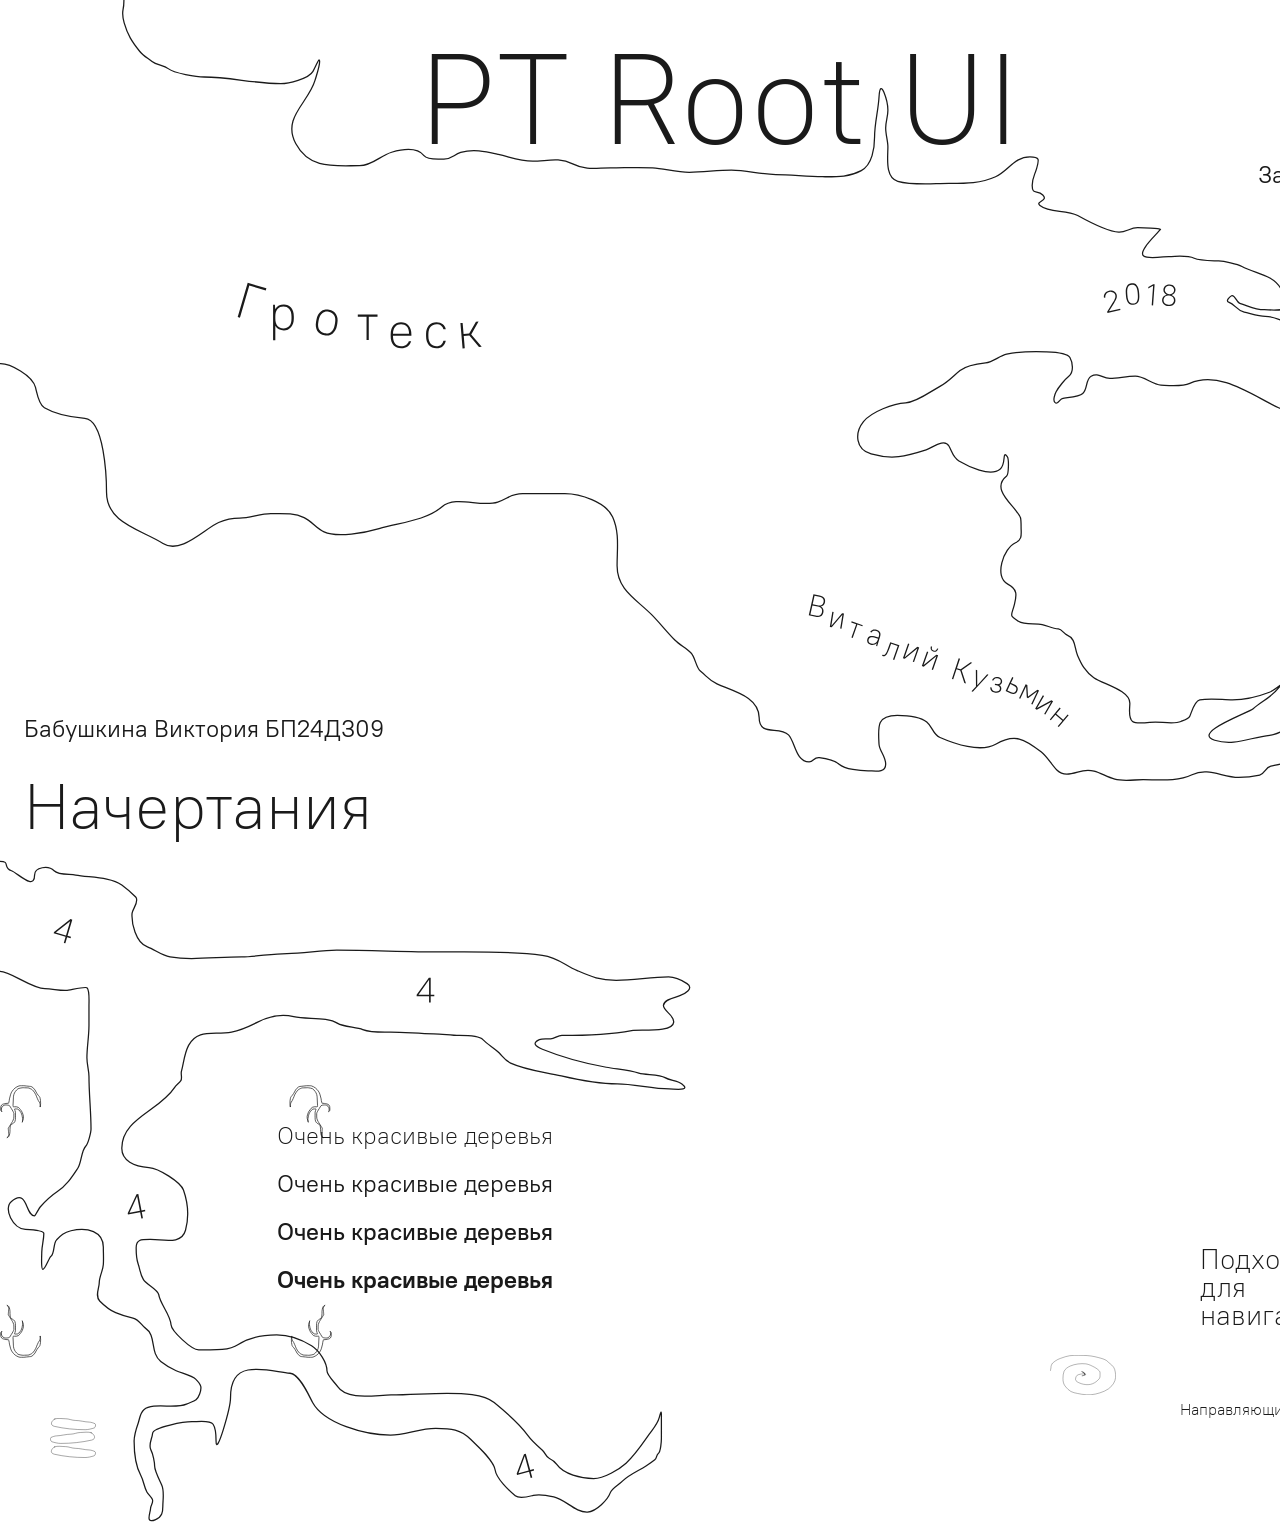
==== index.html @ 706825ed "com" ====
<!DOCTYPE html>
<html lang="en">
<head>
    <meta charset="UTF-8">
    <meta name="viewport" content="width=device-width, initial-scale=1.0">
    <title>Document</title>
    <link rel="stylesheet" href="./css/style.css">
</head>
<body>
 
    <div class="container">


<div class="fstr"> 
    <img class="f_img" src="./img/корень 1 АП.svg" alt="">
    <h1> PT Root UI </h1>
    <h3 class="zd"> Зародина Дарья </h2>
    <h3 class="vb"> Бабушкина Виктория БП24ДЗ09</h2>
</div>

<div class="scnd">
 <div class="f_half">
    <h2 class="nach">Начертания</h2>
    <img class="s_img" src="./img/Group 16.svg" alt="">
</div>
    <div class="text_nach">
    <p class="light">Очень красивые деревья</p>
    <p class="reg">Очень красивые деревья</p>
    <p class="med">Очень красивые деревья</p>
    <p class="bold">Очень красивые деревья</p>
</div>

<div class="s_half">
    <img class="t_img" src="./img/Group 17.svg" alt="">
    <h4 class="navig">Подходит для навигации</h4>
    <div>
     <img class="nap_img" src="./img/Vector 19.svg" alt="">
      <p class="nap">Направляющие</p>
    </div>
    <div>
    <img class="raz_img" src="./img/Group 15.svg" alt="">
    <p class="raz">Разворот бургера</p>
    </div>
</div>
</div>


</div>

</body>
</html>
---- css/style.css ----
@import "./reset.css"; /* путь до сброса */
@import "./fonts.css"; /* путь до шрифта */
@import "./cont.css"; /* путь до цвета и характеристик */
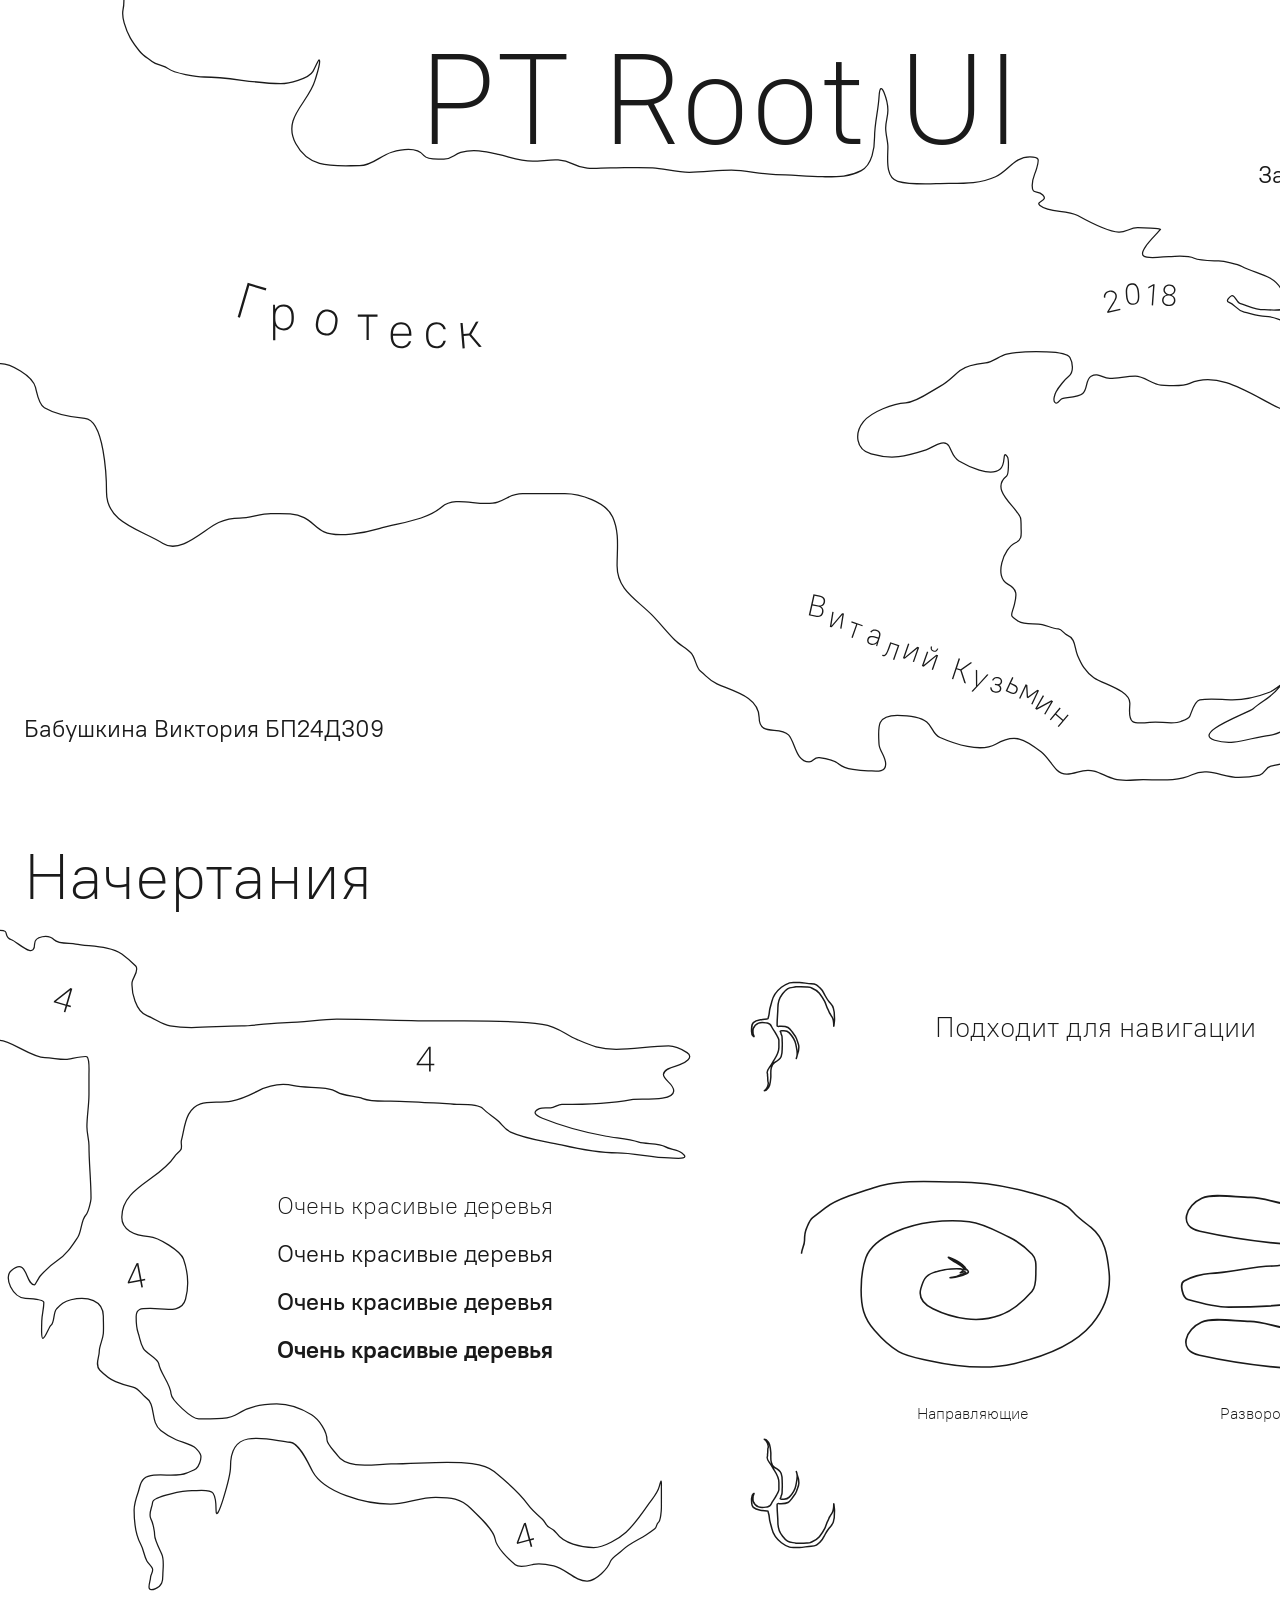
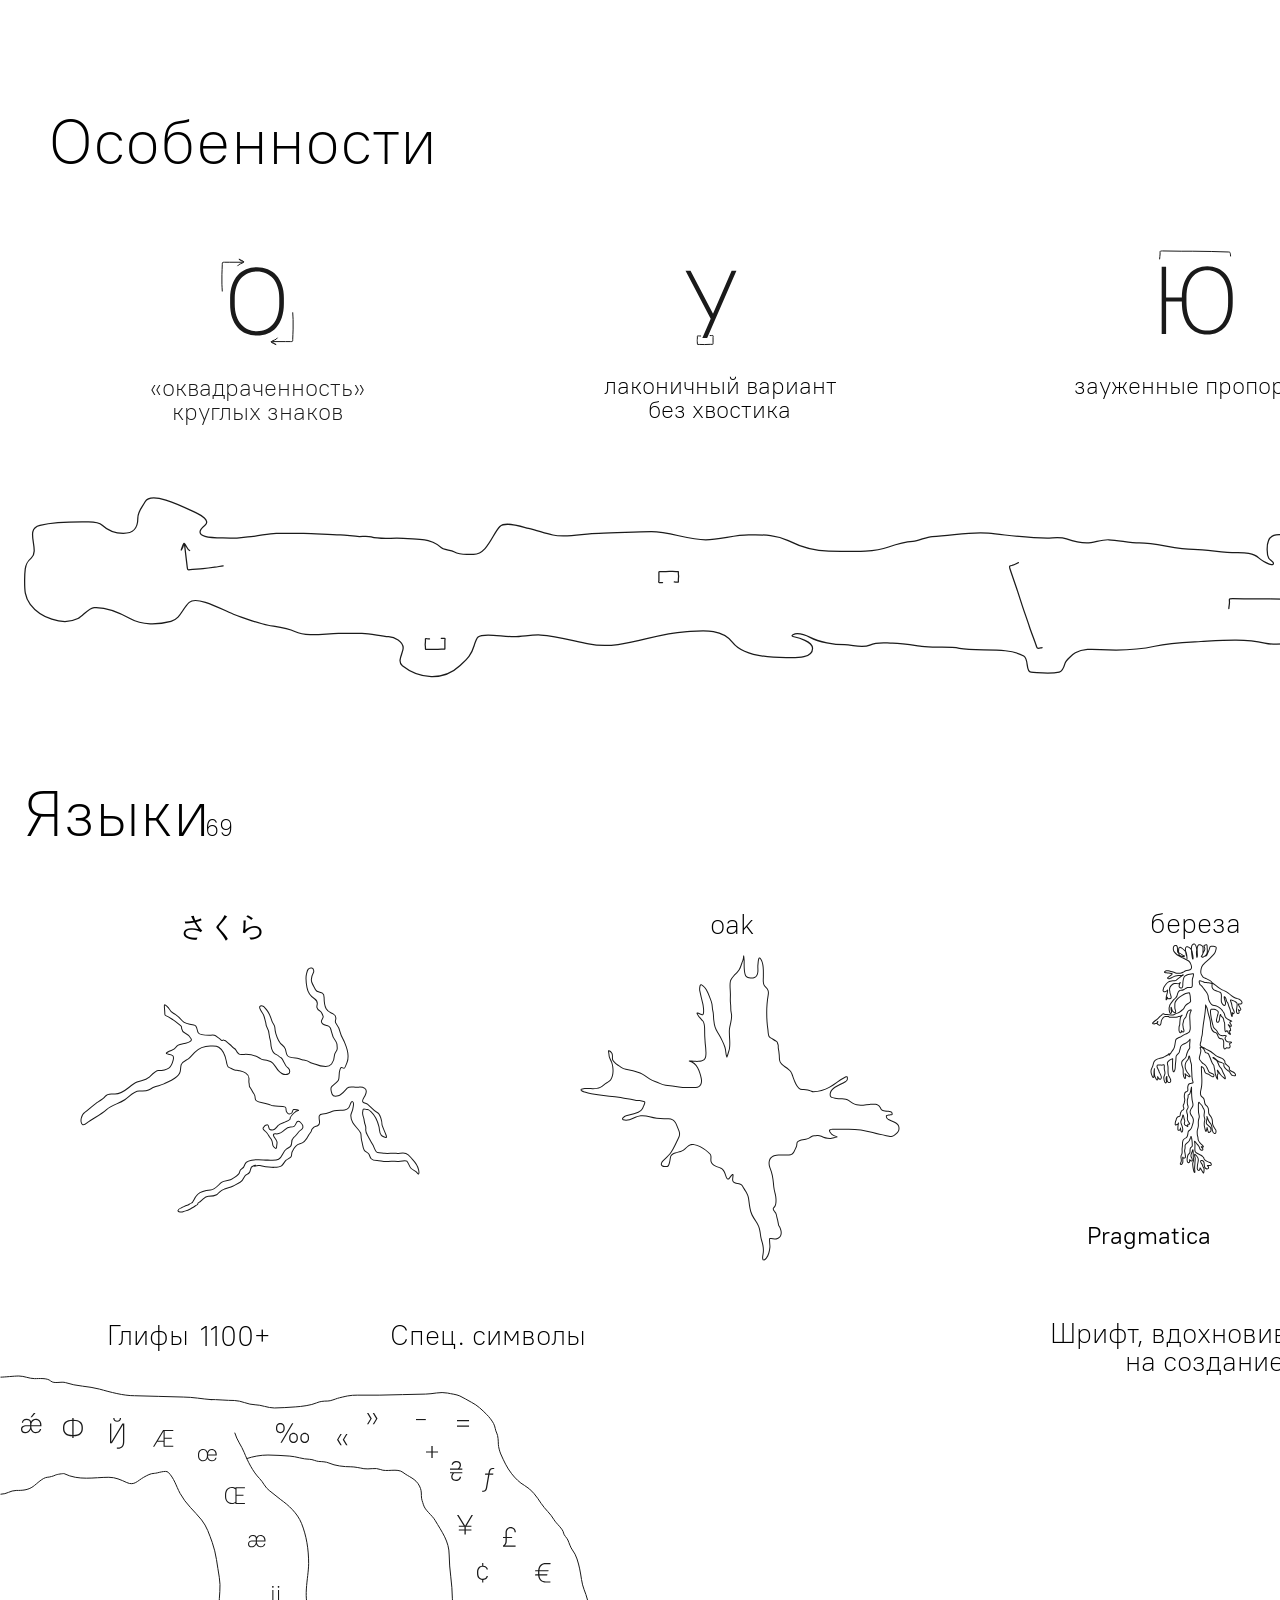
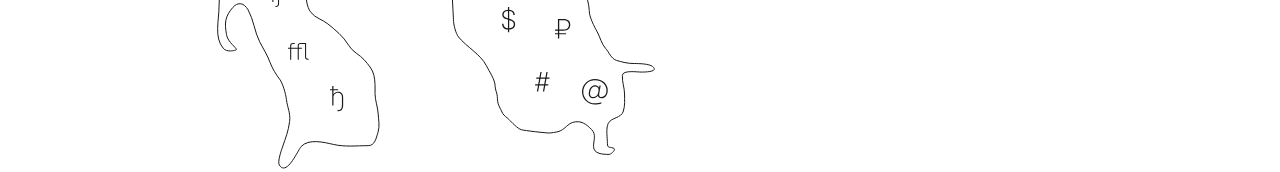
==== commit 9ddb8794: "comm" ====
--- a/index.html
+++ b/index.html
@@ -33,17 +33,62 @@
 <div class="s_half">
     <img class="t_img" src="./img/Group 17.svg" alt="">
     <h4 class="navig">Подходит для навигации</h4>
-    <div>
+    <div class="f_nap">
      <img class="nap_img" src="./img/Vector 19.svg" alt="">
       <p class="nap">Направляющие</p>
     </div>
-    <div>
+    <div class="f_raz">
     <img class="raz_img" src="./img/Group 15.svg" alt="">
     <p class="raz">Разворот бургера</p>
     </div>
 </div>
 </div>
 
+<div class="features">
+    <h2 class="osob">Особенности</h2>
+    <div class="f_kvadro">
+        <img class="img_kvadro" src="./img/Group 9.svg" alt="">
+        <p class="text_kvadro">«оквадраченность»</p> <p class="serk">круглых знаков</p>
+    </div>
+    <div class="f_lack">
+        <img class="img_lack" src="./img/Group 8.svg" alt="">
+        <p class="text_lack">лаконичный вариант</p> <p class="hvost">без хвостика</p>
+    </div>
+    <div class="f_prop">
+        <img class="img_prop" src="./img/Group 7.svg" alt="">
+        <p class="text_prop">зауженные пропорции</p>
+    </div>
+    <div class="f_kor">
+        <img class="img_kor" src="./img/Корень ос АП.svg" alt="">
+    </div>
+</div>
+
+<div class="language">
+    <h2 class="text_language_1">Языки</h2> <p class="text_language_2">69</p>
+    <div class="jap">
+        <h3 class="text_jap">さくら</h3>
+        <img class="img_jap" src="./img/сакура.svg" alt="">
+    </div>
+    <div class="amerika">
+        <h3 class="text_amerika">oak</h3>
+        <img class="img_amerika" src="./img/дуб.svg" alt="">
+    </div>
+    <div class="russia">
+        <h3 class="text_russia">береза</h3>
+        <img class="img_russia" src="./img/береза.svg" alt="">
+    </div>
+</div>
+
+<div class="Glif">
+    <h3 class="text_glif">Глифы</h3> <p class="text_1100">1100+</p> <h3 class="text_spec">Спец. символы</h3> <h3 class="text_font1">Шрифт, вдохновивший</h3> <p class="text_font2">на создание</p>
+    <div class="glif_spec">
+        <img class="img_glif_spec" src="./img/глифы и спец симфолы.svg" alt="">
+    </div>
+    <div class="font">
+        <img class="img_font" src="./img/вдохновивший.svg" alt="">
+        <p class="text_font">Pragmatica</p>
+    </div>
+</div>
 
 </div>
 
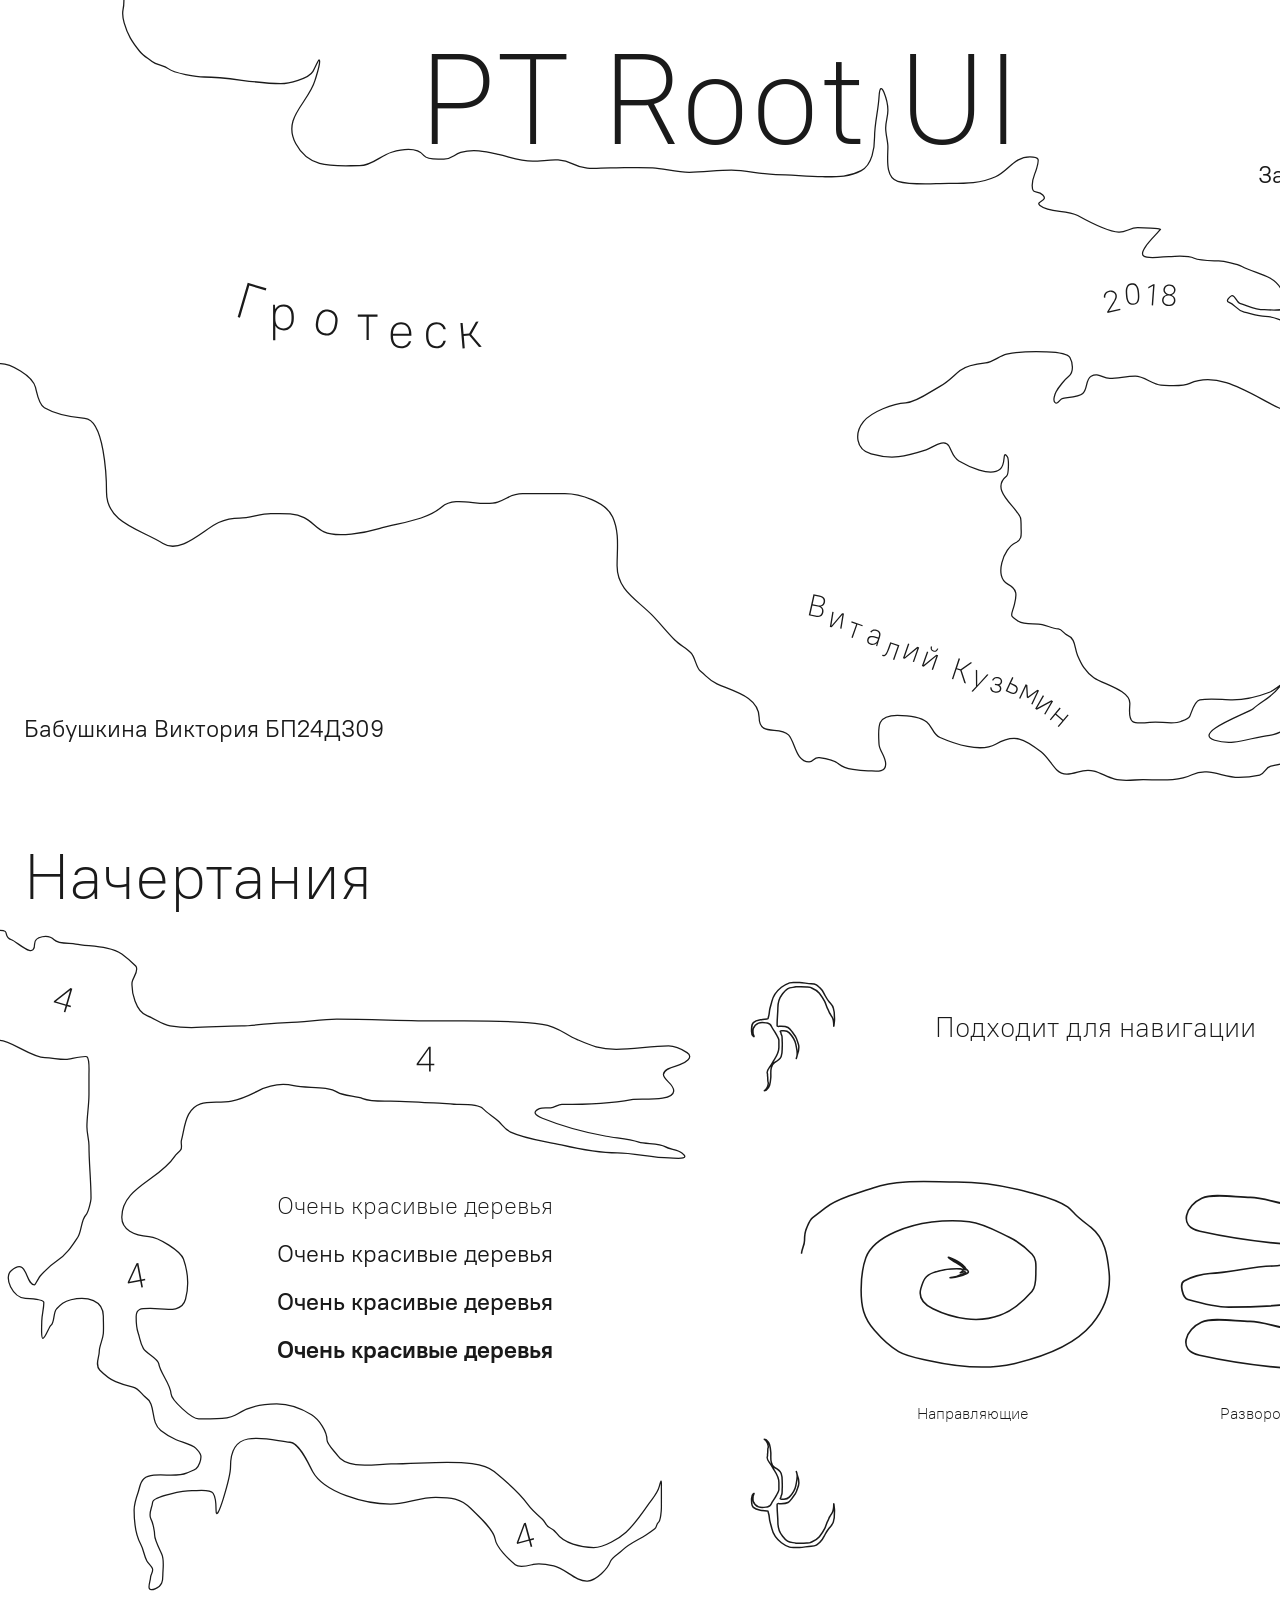
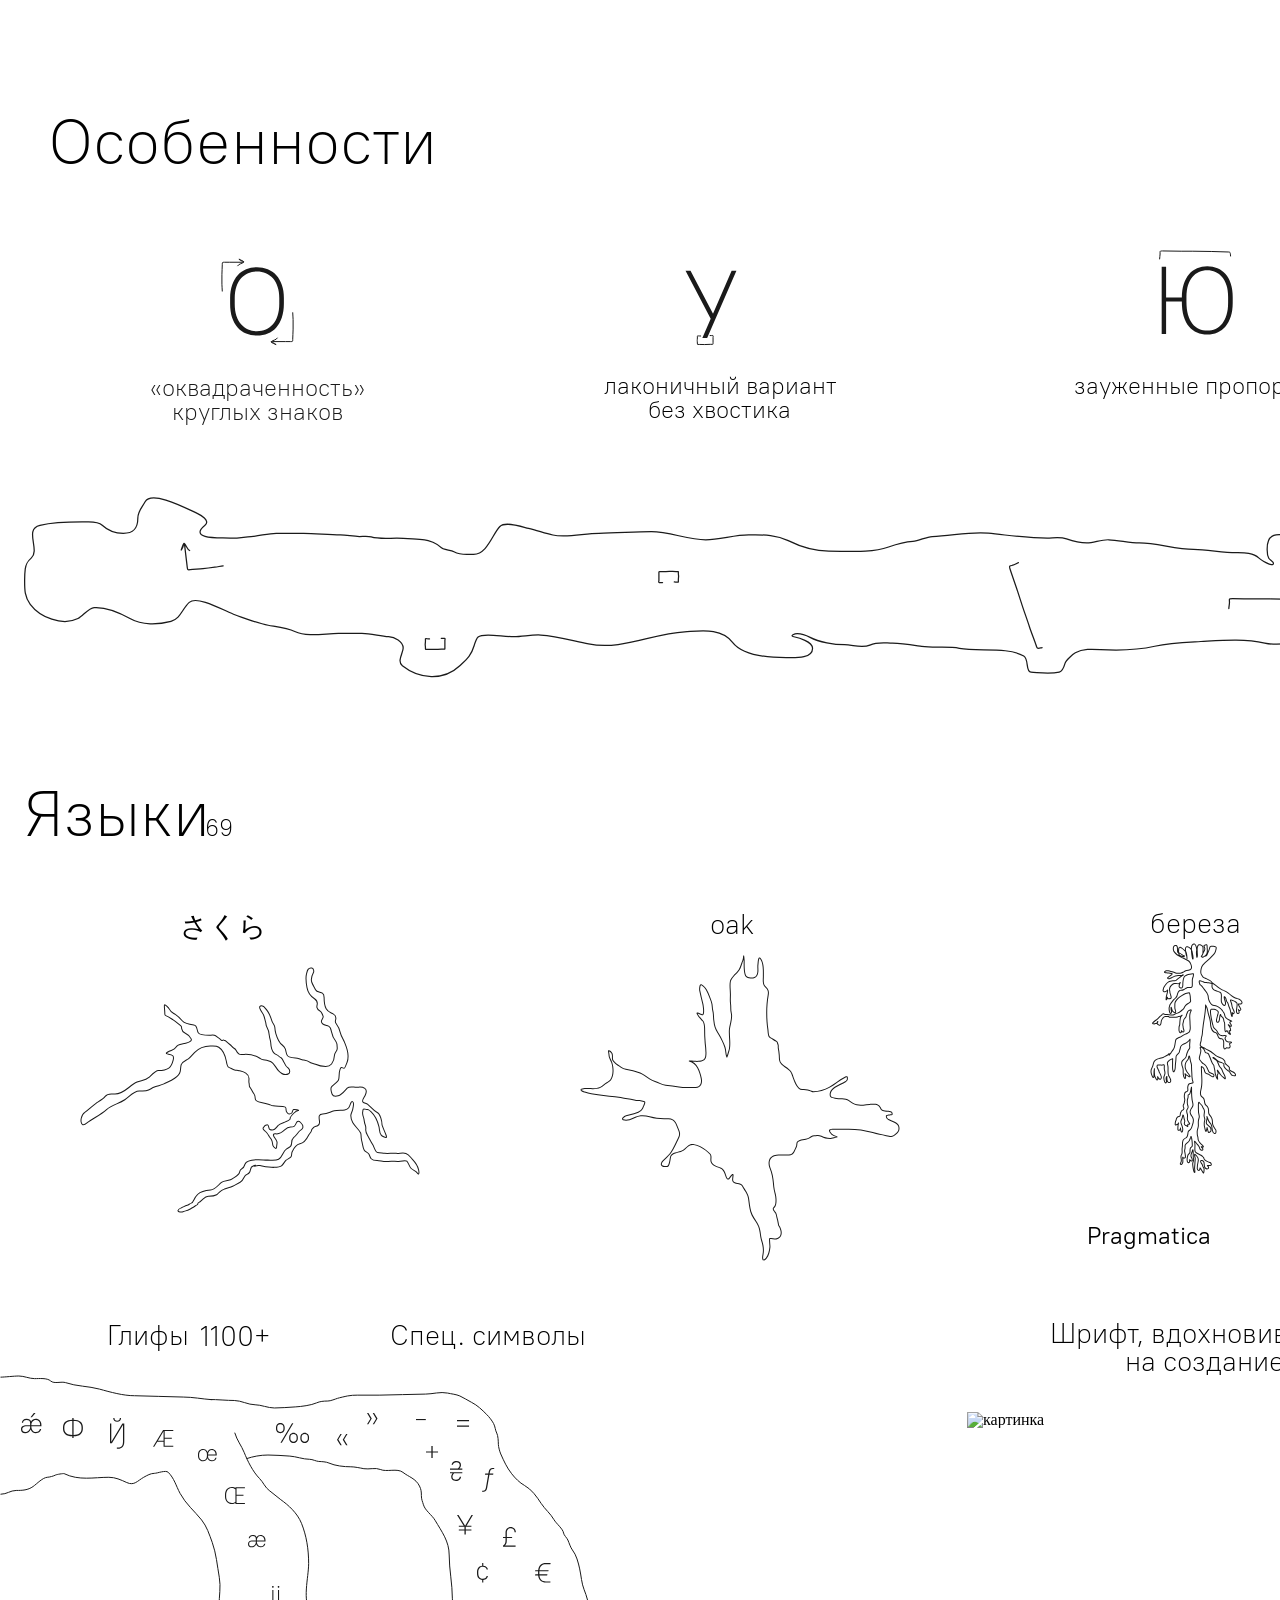
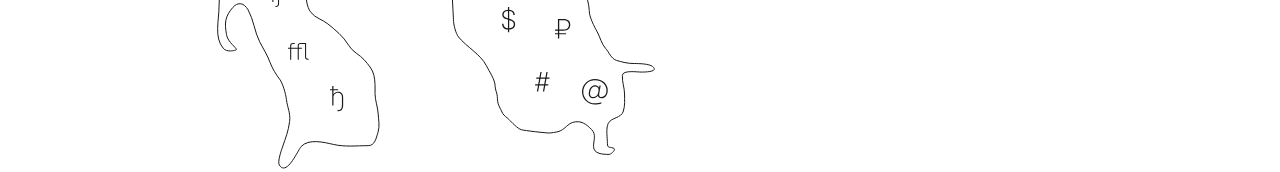
==== commit 73ba0dbe: "com" ====
--- a/index.html
+++ b/index.html
@@ -85,7 +85,7 @@
         <img class="img_glif_spec" src="./img/глифы и спец симфолы.svg" alt="">
     </div>
     <div class="font">
-        <img class="img_font" src="./img/вдохновивший.svg" alt="">
+        <img class="img_font" src="./img/вдохновивший.svg" alt="картинка">
         <p class="text_font">Pragmatica</p>
     </div>
 </div>
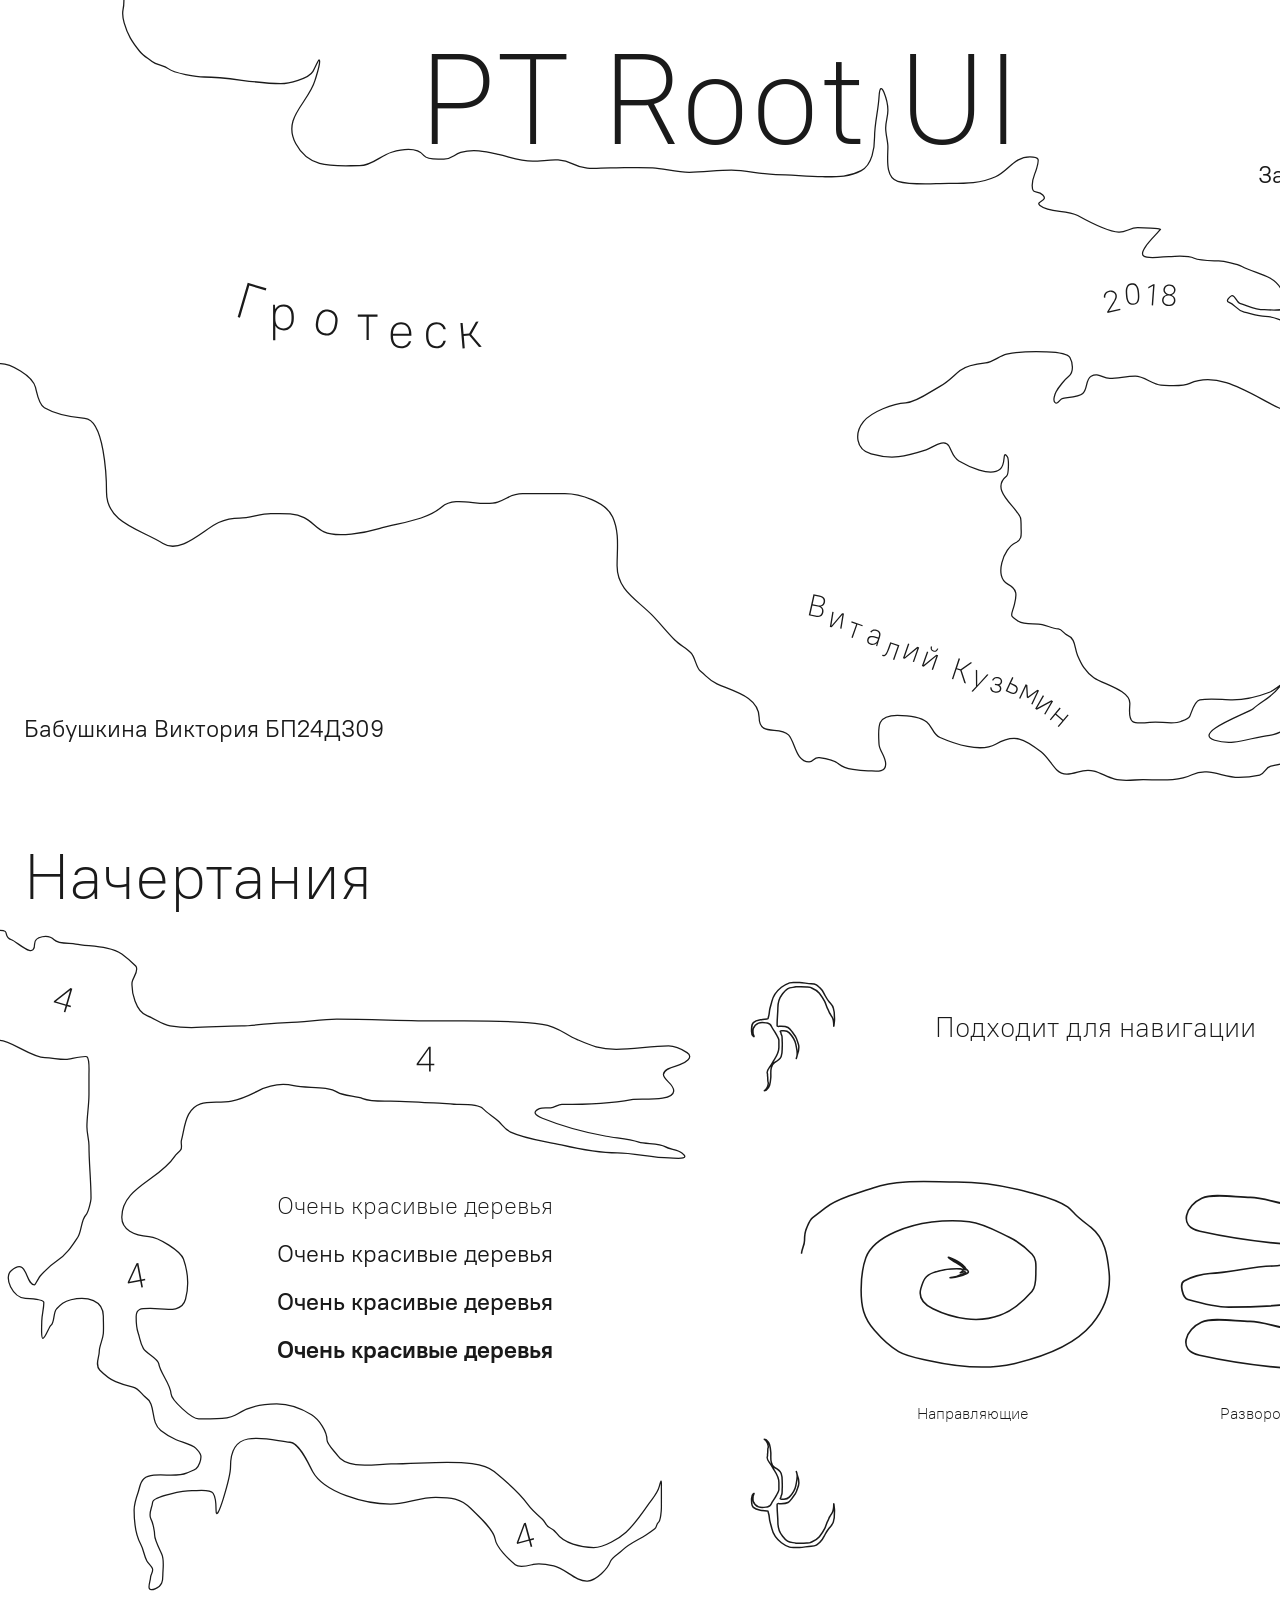
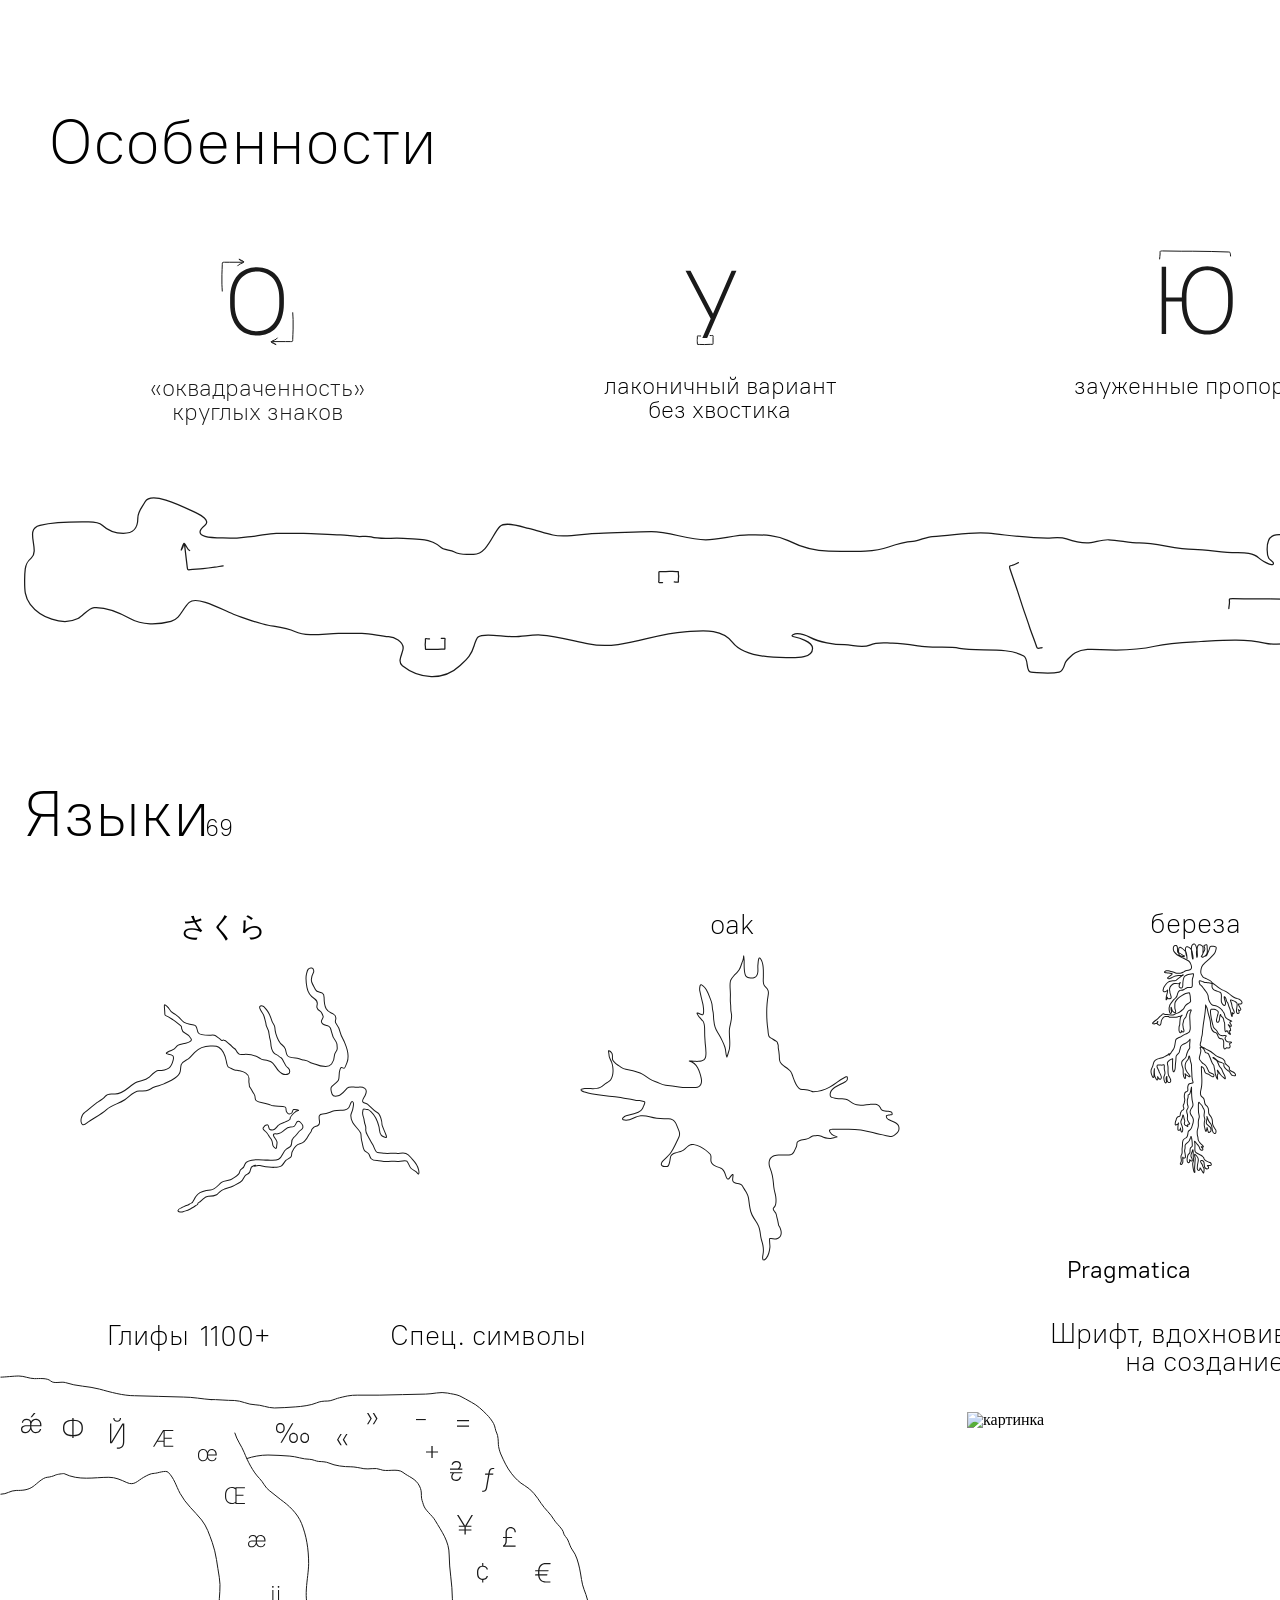
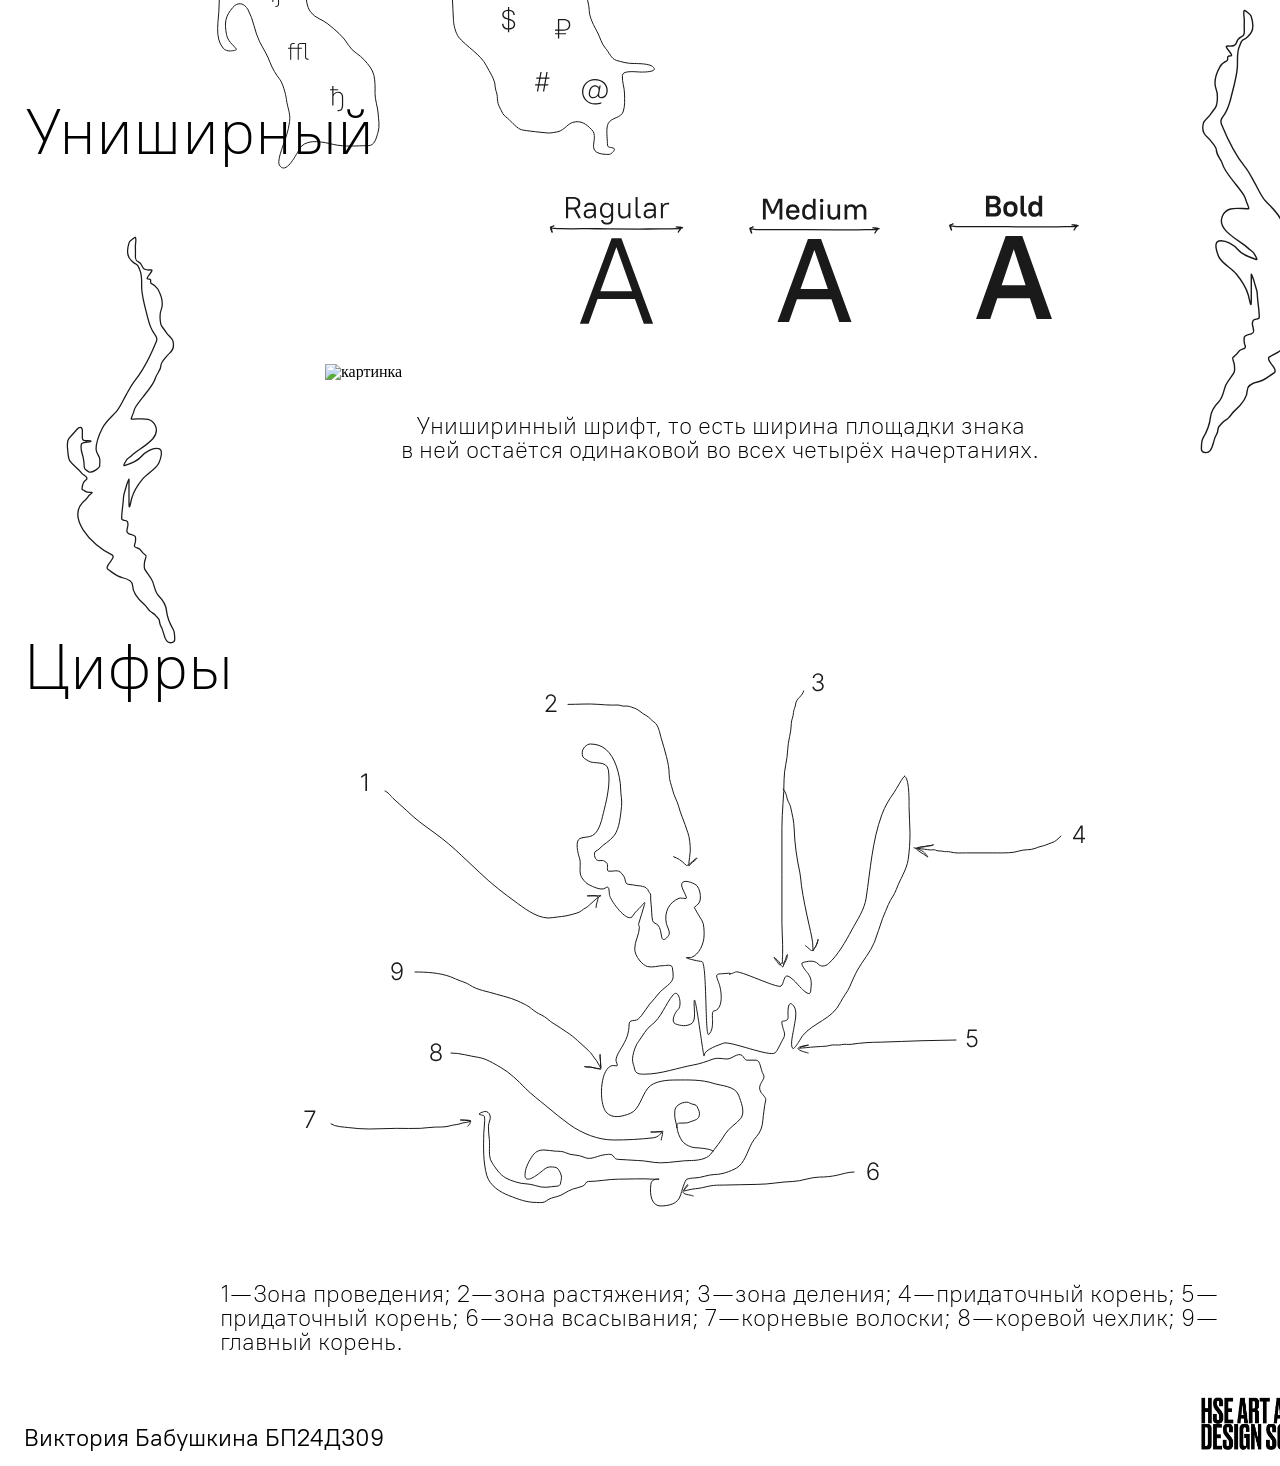
==== commit 576b0e06: "COM" ====
--- a/index.html
+++ b/index.html
@@ -90,6 +90,56 @@
     </div>
 </div>
 
+<div class="uni">
+    <h2 class="text_uni">Униширный</h2>
+    <div class="r_ang">
+        <img class="img_r_ang" src="./img/1 анг.svg" alt="картинка">
+    </div>
+ <div class="vse_uni">
+    <div class="sh_light">
+        <img class="img_light" src="./img/лайт.svg" alt="картинка">
+    </div>
+    <div class="sh_reg">
+        <img class="img_reg" src="./img/рег.svg" alt="картинка">
+    </div>
+    <div class="sh_med">
+        <img class="img_med" src="./img/медиум.svg" alt="картинка">
+    </div>
+    <div class="sh_bold">
+        <img class="img_bold" src="./img/болд.svg" alt="картинка">
+    </div>
+</div>
+    <div class="l_ang">
+        <img class="img_l_ang" src="./img/2 анг.svg" alt="картинка">
+    </div>
+    <div class="text_ouni">
+        <p class="text_ouni1">Униширинный шрифт, то есть ширина площадки знака </p> 
+        <p class="text_ouni2">в ней остаётся одинаковой во всех четырёх начертаниях. </p>
+    </div>
+</div>
+
+<div class="nambers">
+    <h2 class="text_nambers">Цифры</h2>
+    <div class="F_img_nambers">
+        <img class="img_nambers" src="./img/Цифры.svg" alt="картинка">
+    </div>
+    <div class="text_p_nambers">
+        <p class="text_nambers2">
+            1—Зона проведения; 2—зона растяжения; 3—зона деления; 4—придаточный корень; 5—</p>
+            <p class="text_nambers3">придаточный корень; 6—зона всасывания; 7—корневые волоски; 8—коревой чехлик; 9—</p>
+            <p class="text_nambers4">главный корень.</p>
+    </div>
+</div>
+
+<div class="text_vika">
+    <p class="vika">Виктория Бабушкина БП24ДЗ09</p>
+</div>
+
+ <div class="Logo"> 
+    <img class="img_logo" src="./img/logo ВШЭ ч.png" alt="ВШЭ">
+ </div>
+
+
 </div>
 
 </body>
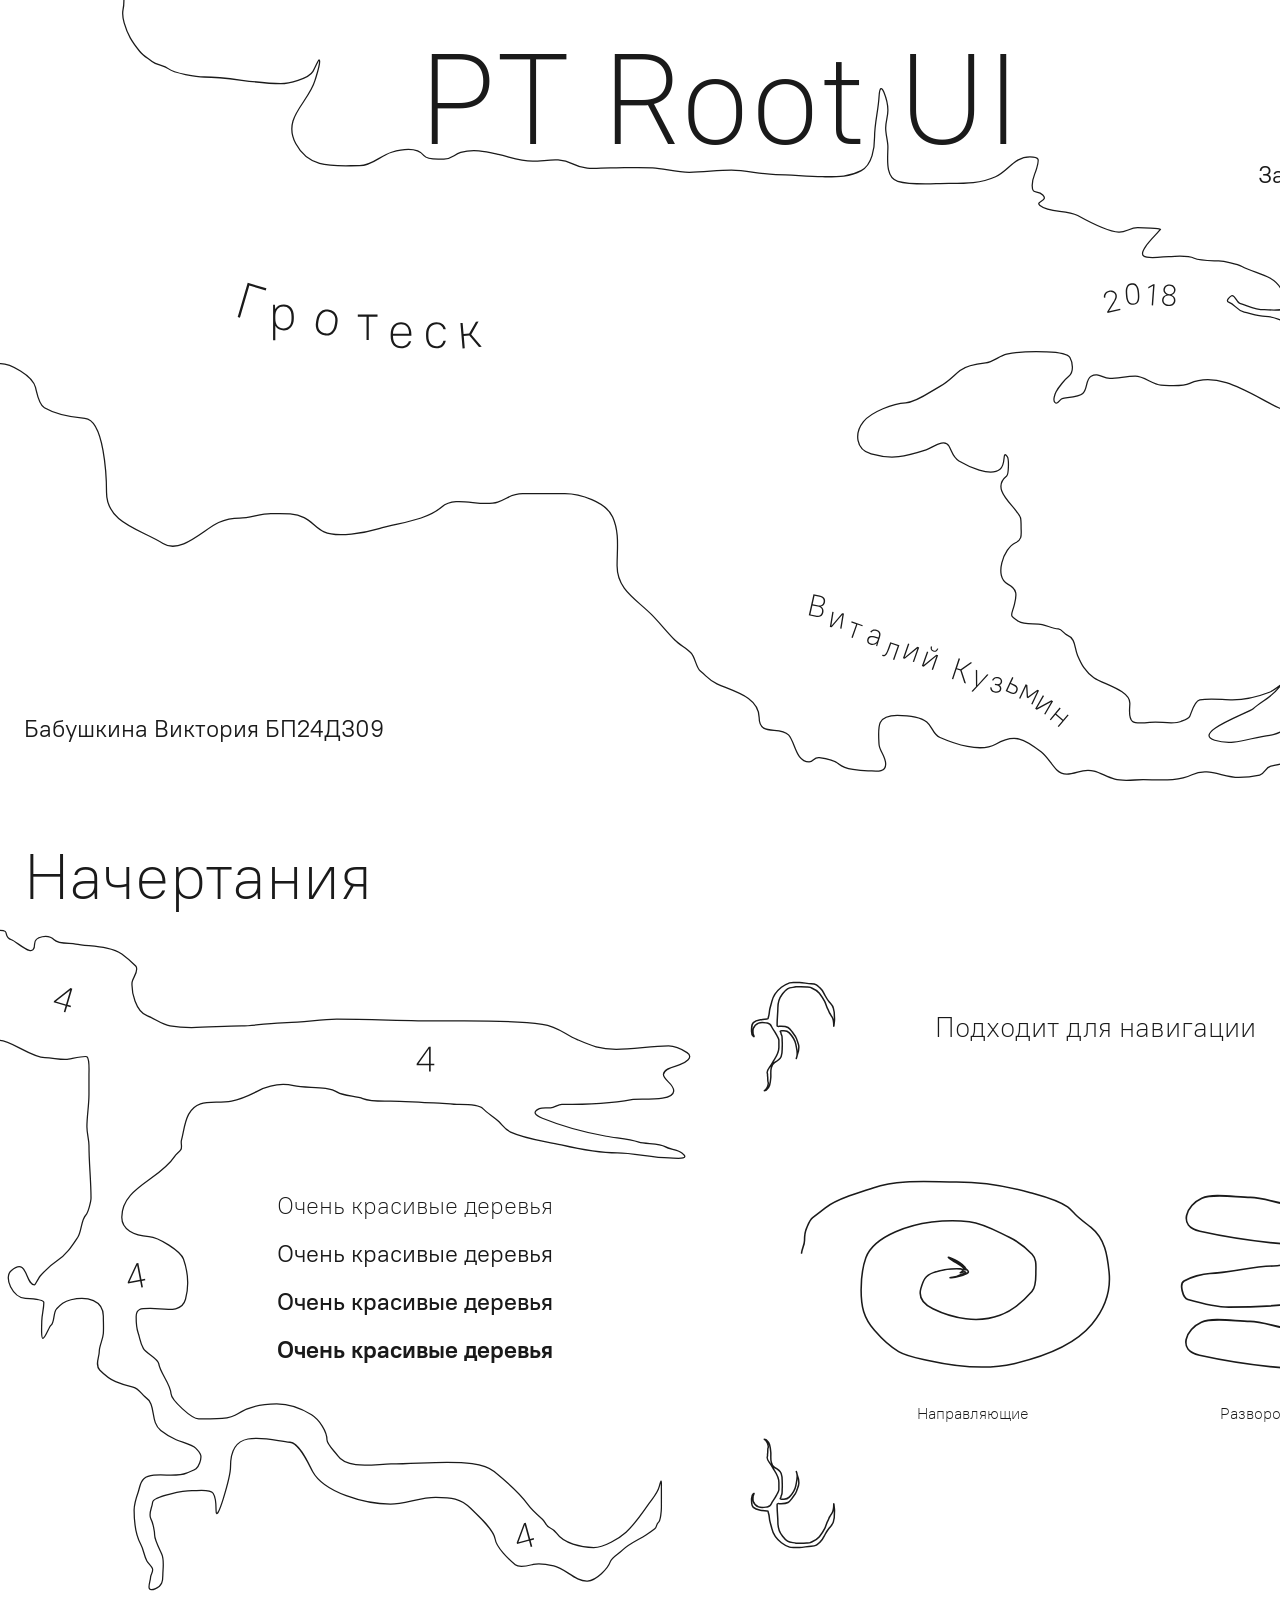
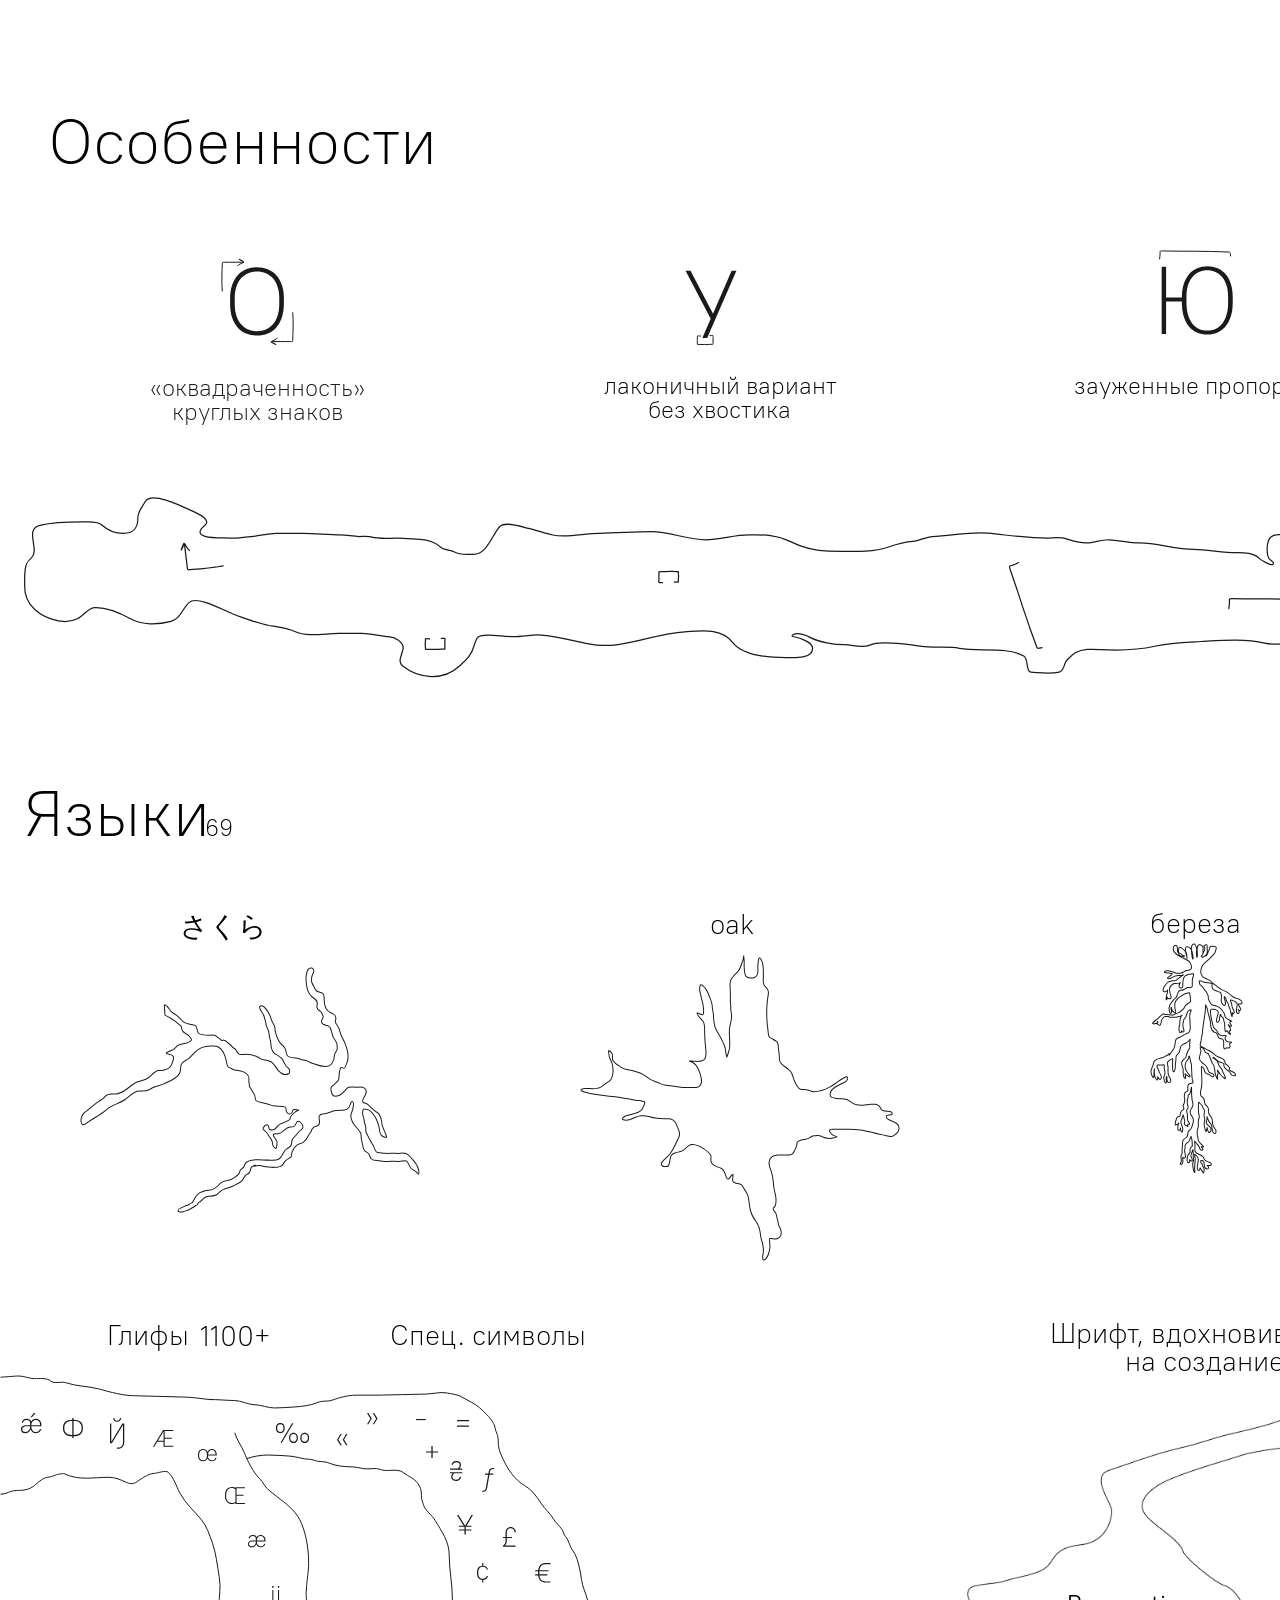
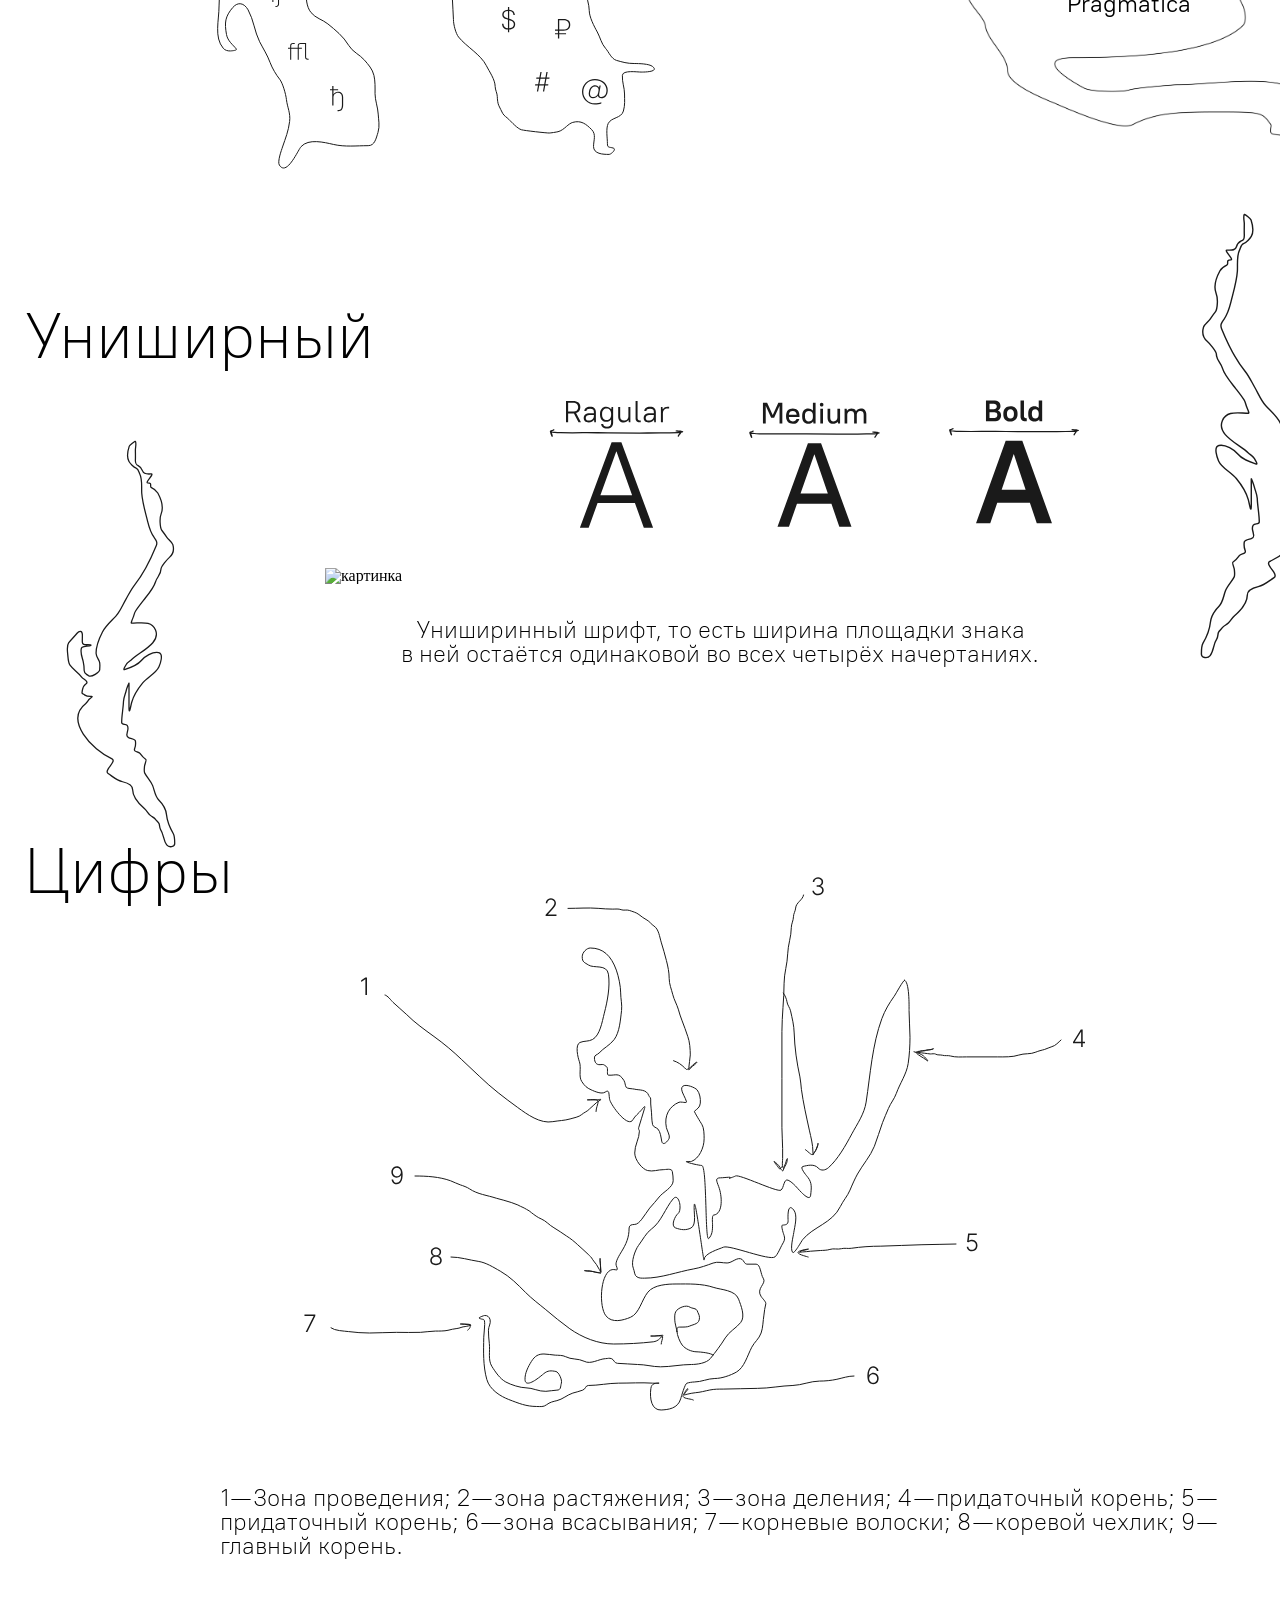
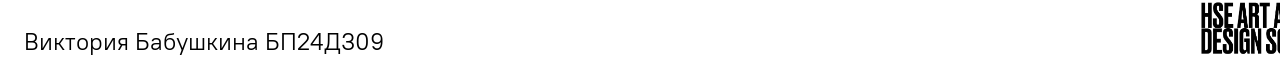
==== commit 9f1ee9ff: "с" ====
--- a/index.html
+++ b/index.html
@@ -85,7 +85,7 @@
         <img class="img_glif_spec" src="./img/глифы и спец симфолы.svg" alt="">
     </div>
     <div class="font">
-        <img class="img_font" src="./img/вдохновивший.svg" alt="картинка">
+        <img class="img_font" src="./img/проб корень.png" alt="картинка">
         <p class="text_font">Pragmatica</p>
     </div>
 </div>
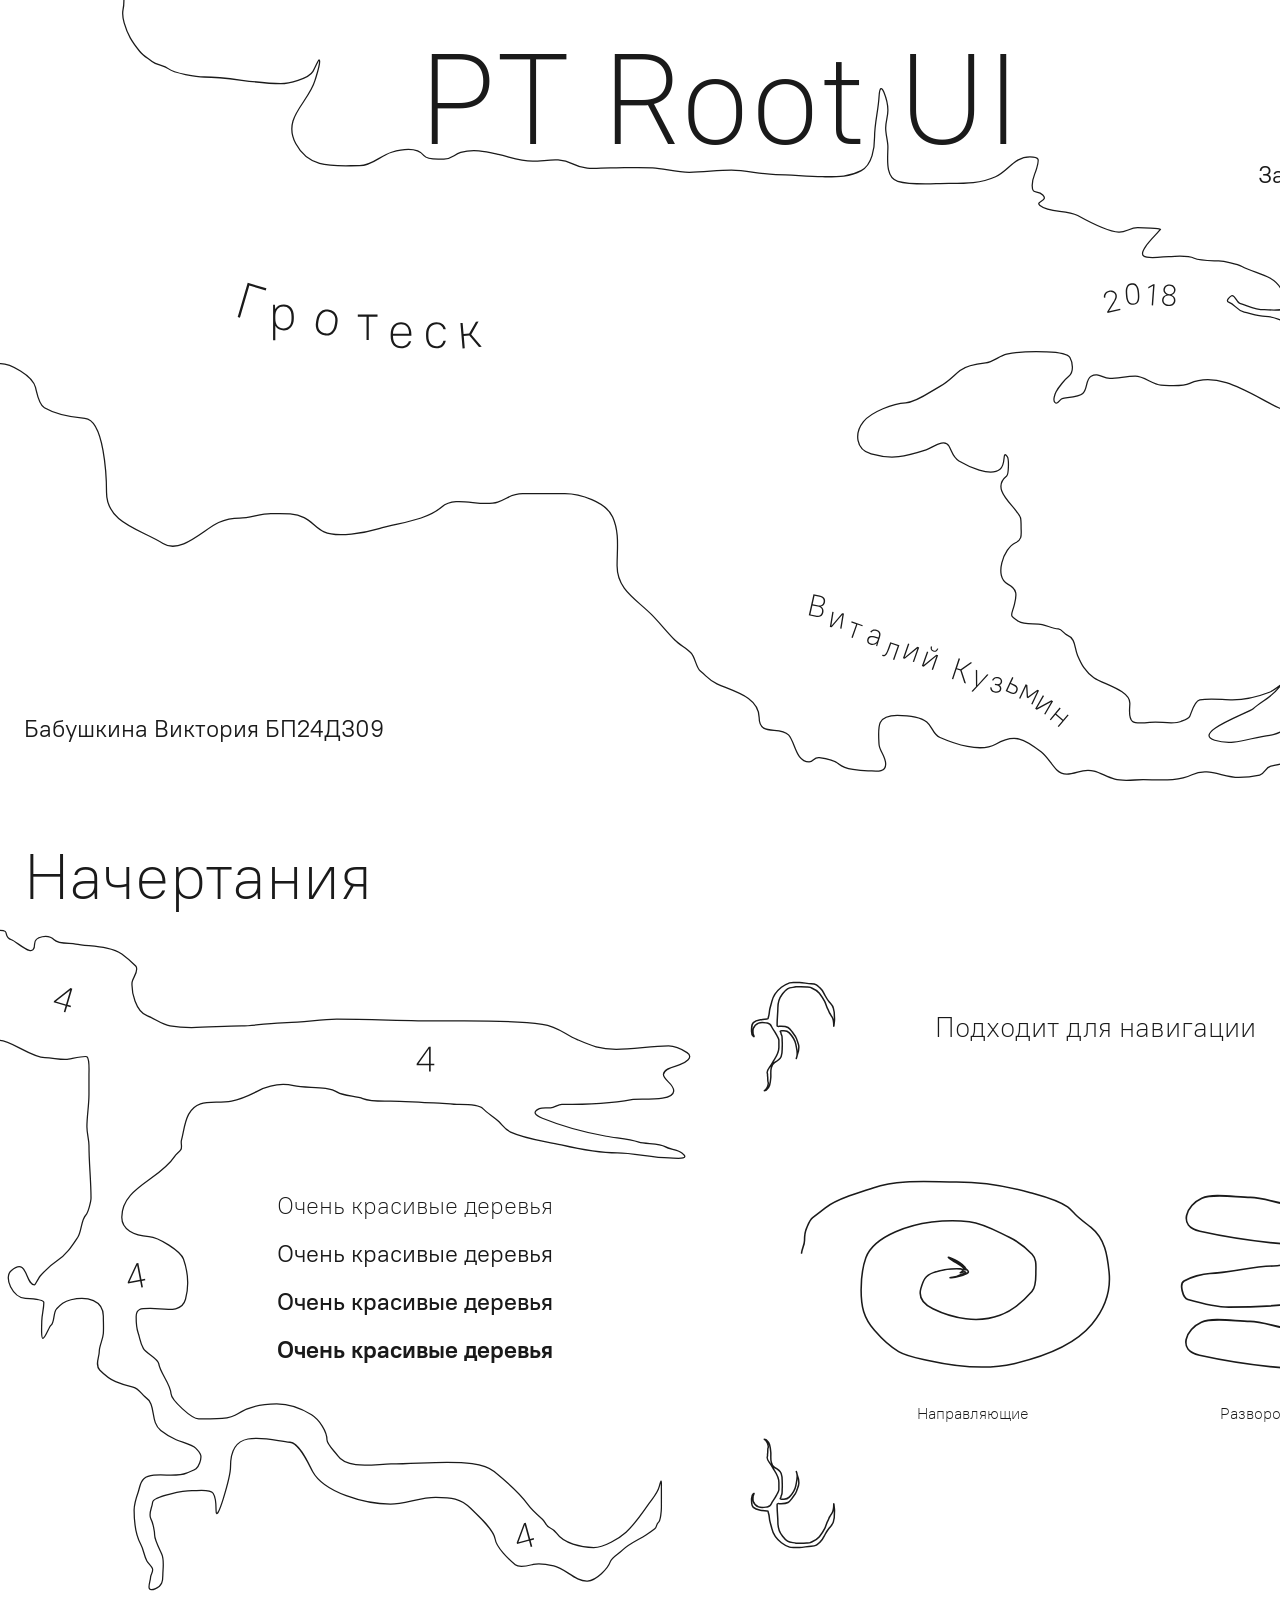
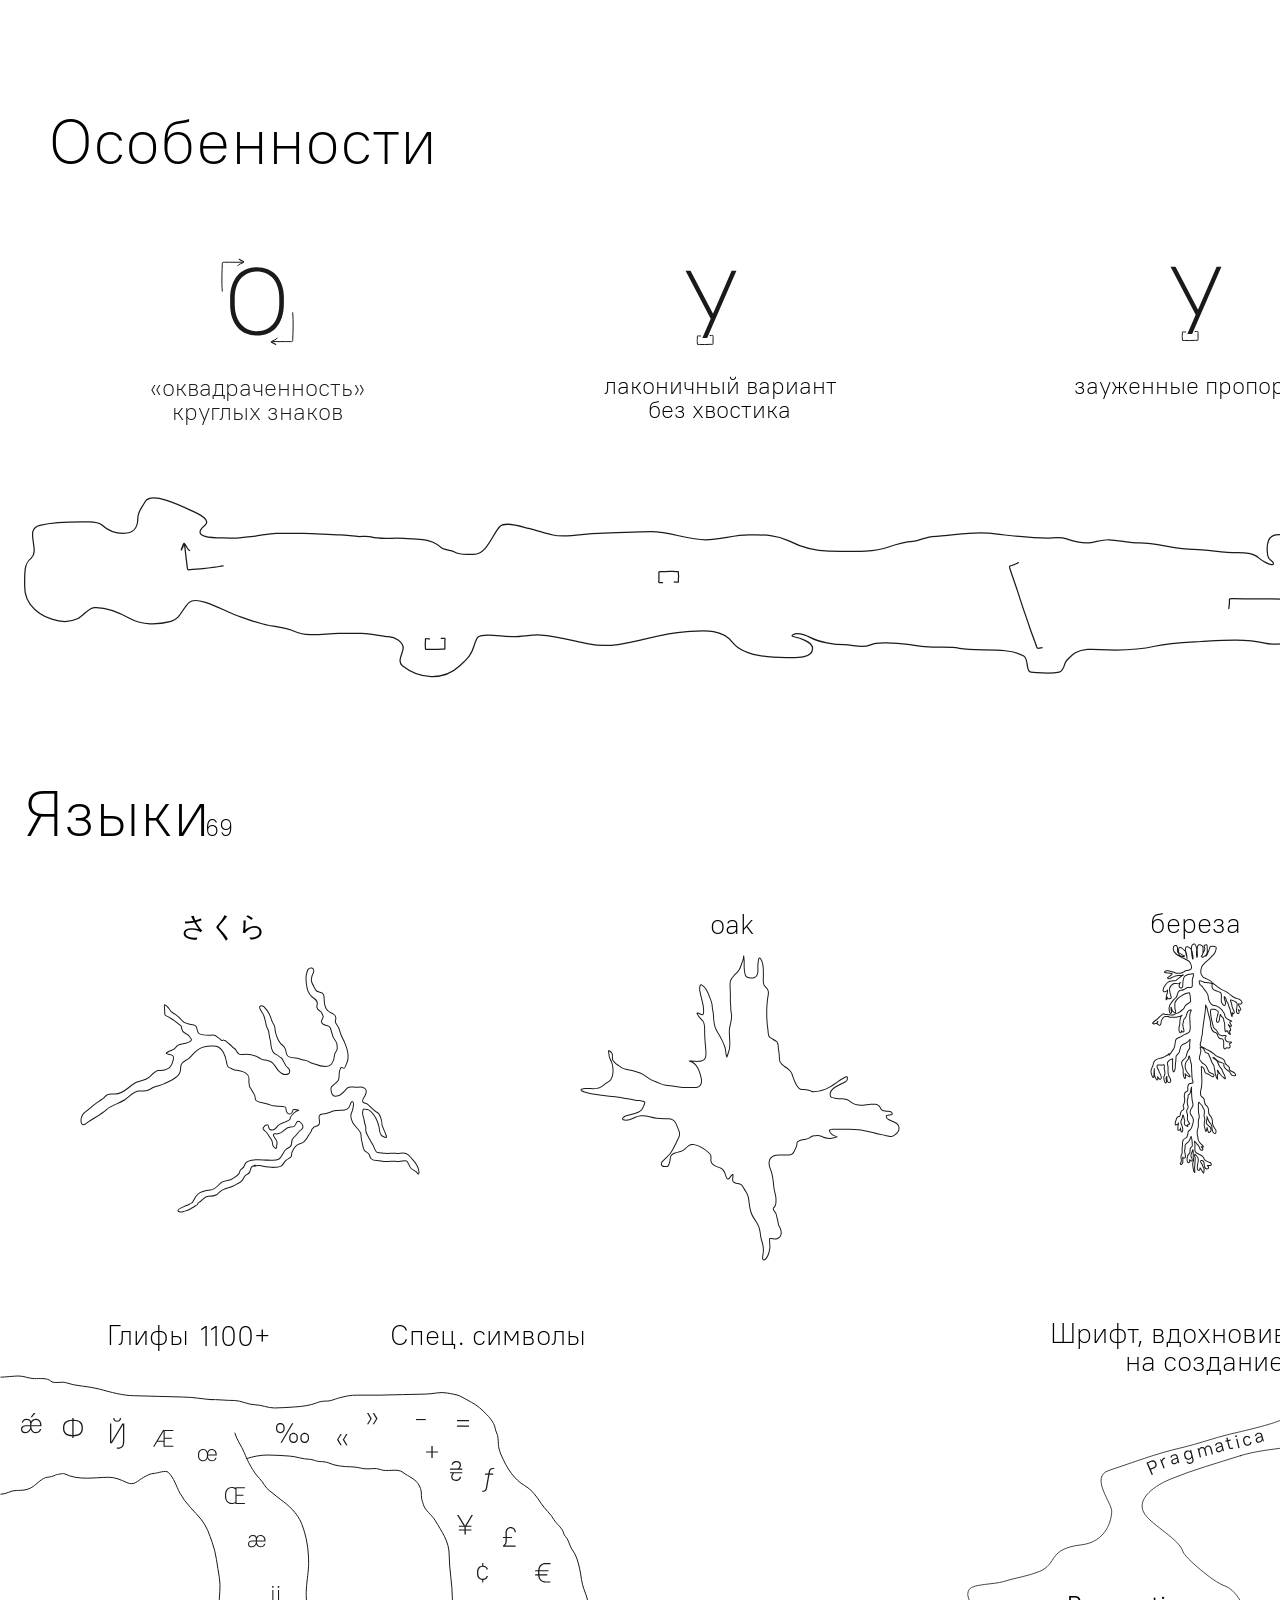
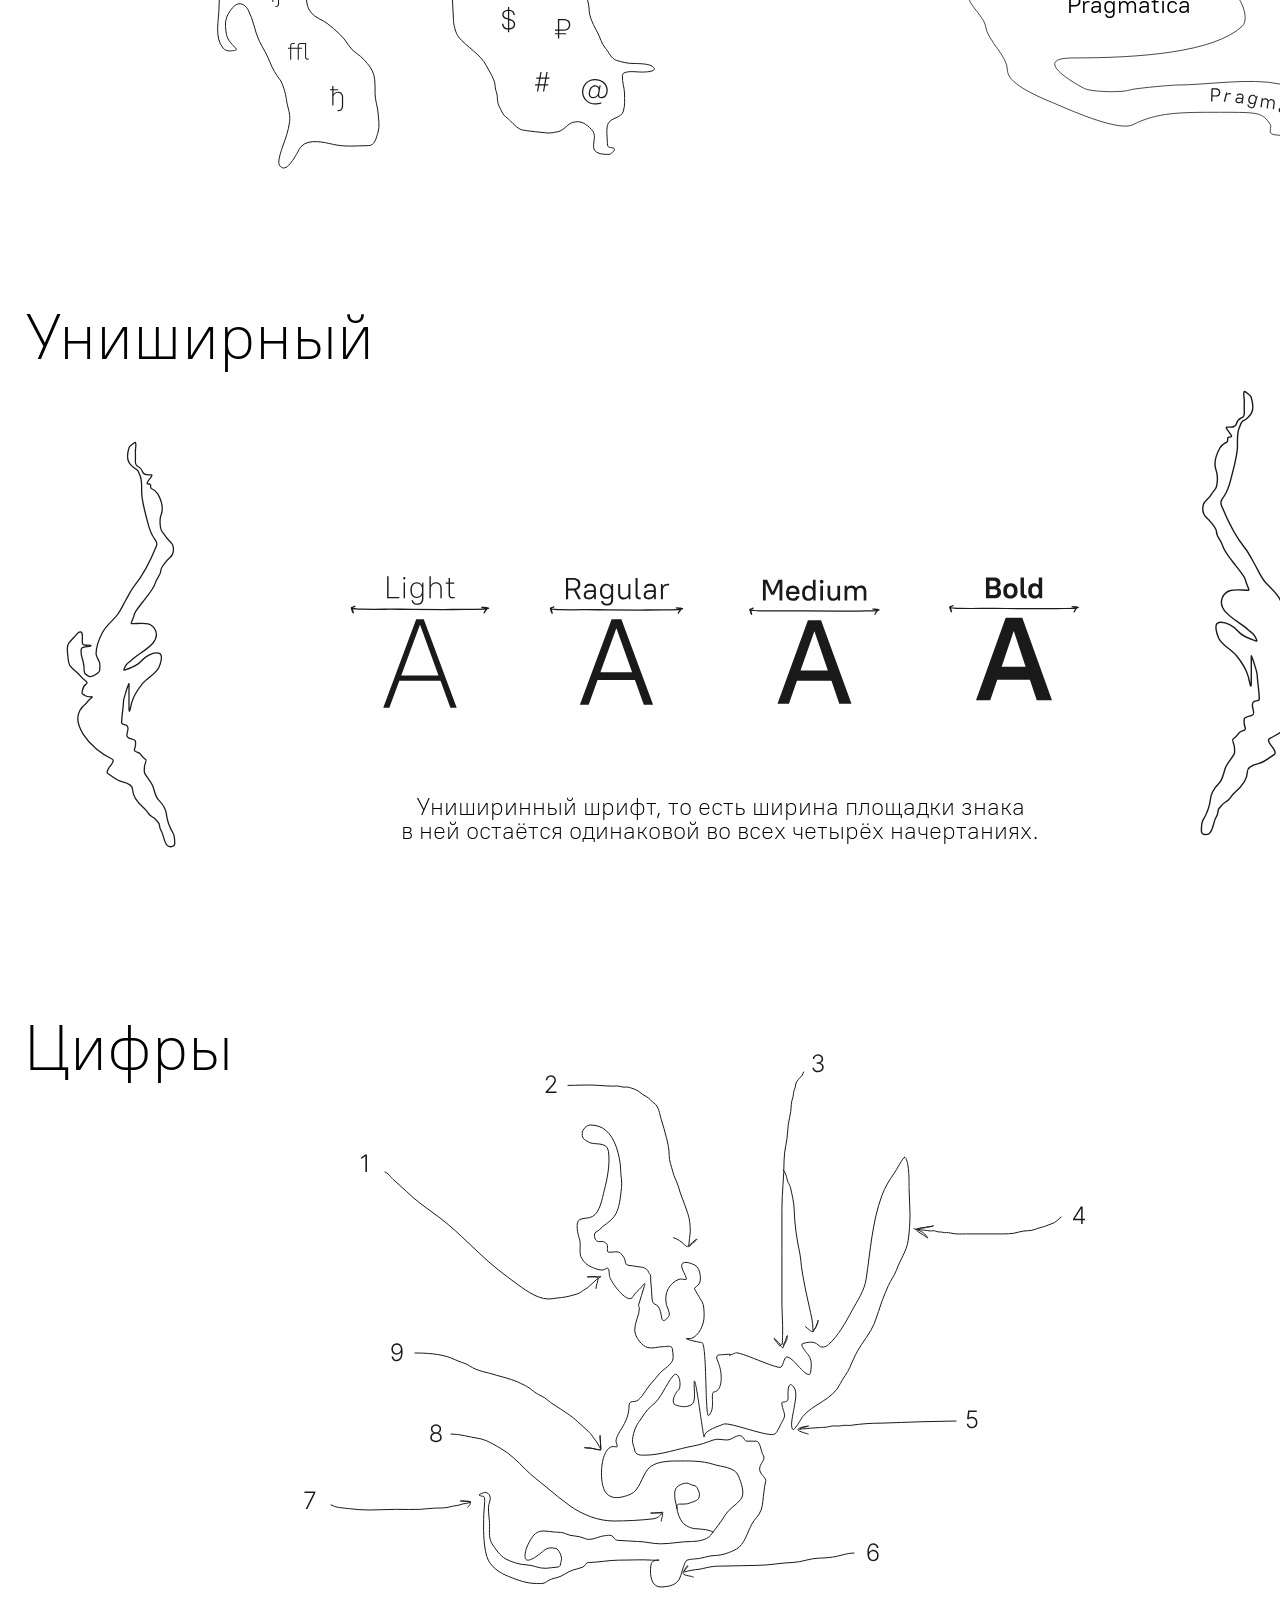
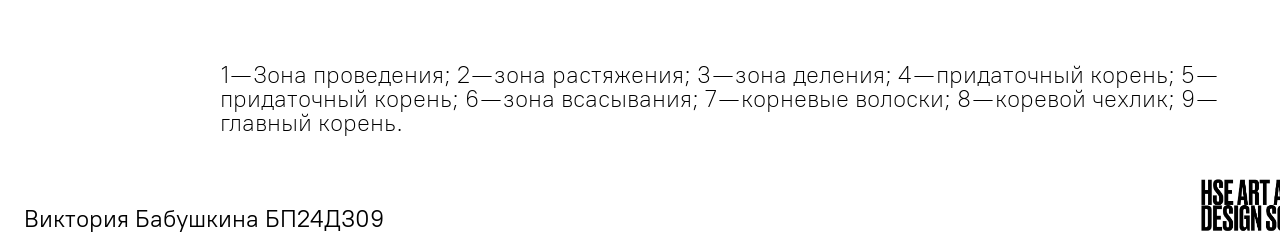
==== commit 58476676: "comm" ====
--- a/index.html
+++ b/index.html
@@ -12,7 +12,7 @@
 
 
 <div class="fstr"> 
-    <img class="f_img" src="./img/корень 1 АП.svg" alt="">
+    <img class="f_img" src="./img/kor_1.svg" alt="">
     <h1> PT Root UI </h1>
     <h3 class="zd"> Зародина Дарья </h2>
     <h3 class="vb"> Бабушкина Виктория БП24ДЗ09</h2>
@@ -21,7 +21,7 @@
 <div class="scnd">
  <div class="f_half">
     <h2 class="nach">Начертания</h2>
-    <img class="s_img" src="./img/Group 16.svg" alt="">
+    <img class="s_img" src="./img/chet.svg" alt="">
 </div>
     <div class="text_nach">
     <p class="light">Очень красивые деревья</p>
@@ -31,14 +31,14 @@
 </div>
 
 <div class="s_half">
-    <img class="t_img" src="./img/Group 17.svg" alt="">
+    <img class="t_img" src="./img/kruk.svg" alt="">
     <h4 class="navig">Подходит для навигации</h4>
     <div class="f_nap">
-     <img class="nap_img" src="./img/Vector 19.svg" alt="">
+     <img class="nap_img" src="./img/strelka.svg" alt="">
       <p class="nap">Направляющие</p>
     </div>
     <div class="f_raz">
-    <img class="raz_img" src="./img/Group 15.svg" alt="">
+    <img class="raz_img" src="./img/burger.svg" alt="">
     <p class="raz">Разворот бургера</p>
     </div>
 </div>
@@ -47,19 +47,19 @@
 <div class="features">
     <h2 class="osob">Особенности</h2>
     <div class="f_kvadro">
-        <img class="img_kvadro" src="./img/Group 9.svg" alt="">
+        <img class="img_kvadro" src="./img/o1.svg" alt="">
         <p class="text_kvadro">«оквадраченность»</p> <p class="serk">круглых знаков</p>
     </div>
     <div class="f_lack">
-        <img class="img_lack" src="./img/Group 8.svg" alt="">
+        <img class="img_lack" src="./img/u2.svg" alt="">
         <p class="text_lack">лаконичный вариант</p> <p class="hvost">без хвостика</p>
     </div>
     <div class="f_prop">
-        <img class="img_prop" src="./img/Group 7.svg" alt="">
+        <img class="img_prop" src="./img/u2.svg" alt="">
         <p class="text_prop">зауженные пропорции</p>
     </div>
     <div class="f_kor">
-        <img class="img_kor" src="./img/Корень ос АП.svg" alt="">
+        <img class="img_kor" src="./img/kor_os.svg" alt="">
     </div>
 </div>
 
@@ -67,25 +67,25 @@
     <h2 class="text_language_1">Языки</h2> <p class="text_language_2">69</p>
     <div class="jap">
         <h3 class="text_jap">さくら</h3>
-        <img class="img_jap" src="./img/сакура.svg" alt="">
+        <img class="img_jap" src="./img/sakura.svg" alt="">
     </div>
     <div class="amerika">
         <h3 class="text_amerika">oak</h3>
-        <img class="img_amerika" src="./img/дуб.svg" alt="">
+        <img class="img_amerika" src="./img/dub.svg" alt="">
     </div>
     <div class="russia">
         <h3 class="text_russia">береза</h3>
-        <img class="img_russia" src="./img/береза.svg" alt="">
+        <img class="img_russia" src="./img/bereza.svg" alt="">
     </div>
 </div>
 
 <div class="Glif">
     <h3 class="text_glif">Глифы</h3> <p class="text_1100">1100+</p> <h3 class="text_spec">Спец. символы</h3> <h3 class="text_font1">Шрифт, вдохновивший</h3> <p class="text_font2">на создание</p>
     <div class="glif_spec">
-        <img class="img_glif_spec" src="./img/глифы и спец симфолы.svg" alt="">
+        <img class="img_glif_spec" src="./img/glif.svg" alt="">
     </div>
     <div class="font">
-        <img class="img_font" src="./img/проб корень.png" alt="картинка">
+        <img class="img_font" src="./img/wow.svg" alt="картинка">
         <p class="text_font">Pragmatica</p>
     </div>
 </div>
@@ -93,24 +93,24 @@
 <div class="uni">
     <h2 class="text_uni">Униширный</h2>
     <div class="r_ang">
-        <img class="img_r_ang" src="./img/1 анг.svg" alt="картинка">
+        <img class="img_r_ang" src="./img/1_ang.svg" alt="картинка">
     </div>
  <div class="vse_uni">
     <div class="sh_light">
-        <img class="img_light" src="./img/лайт.svg" alt="картинка">
+        <img class="img_light" src="./img/light.svg" alt="картинка">
     </div>
     <div class="sh_reg">
-        <img class="img_reg" src="./img/рег.svg" alt="картинка">
+        <img class="img_reg" src="./img/reg.svg" alt="картинка">
     </div>
     <div class="sh_med">
-        <img class="img_med" src="./img/медиум.svg" alt="картинка">
+        <img class="img_med" src="./img/med.svg" alt="картинка">
     </div>
     <div class="sh_bold">
-        <img class="img_bold" src="./img/болд.svg" alt="картинка">
+        <img class="img_bold" src="./img/bold.svg" alt="картинка">
     </div>
 </div>
     <div class="l_ang">
-        <img class="img_l_ang" src="./img/2 анг.svg" alt="картинка">
+        <img class="img_l_ang" src="./img/2_ang.svg" alt="картинка">
     </div>
     <div class="text_ouni">
         <p class="text_ouni1">Униширинный шрифт, то есть ширина площадки знака </p> 
@@ -121,7 +121,7 @@
 <div class="nambers">
     <h2 class="text_nambers">Цифры</h2>
     <div class="F_img_nambers">
-        <img class="img_nambers" src="./img/Цифры.svg" alt="картинка">
+        <img class="img_nambers" src="./img/namb.svg" alt="картинка">
     </div>
     <div class="text_p_nambers">
         <p class="text_nambers2">
@@ -136,7 +136,7 @@
 </div>
 
  <div class="Logo"> 
-    <img class="img_logo" src="./img/logo ВШЭ ч.png" alt="ВШЭ">
+    <img class="img_logo" src="./img/logo_hse_ch.png" alt="ВШЭ">
  </div>
 
 
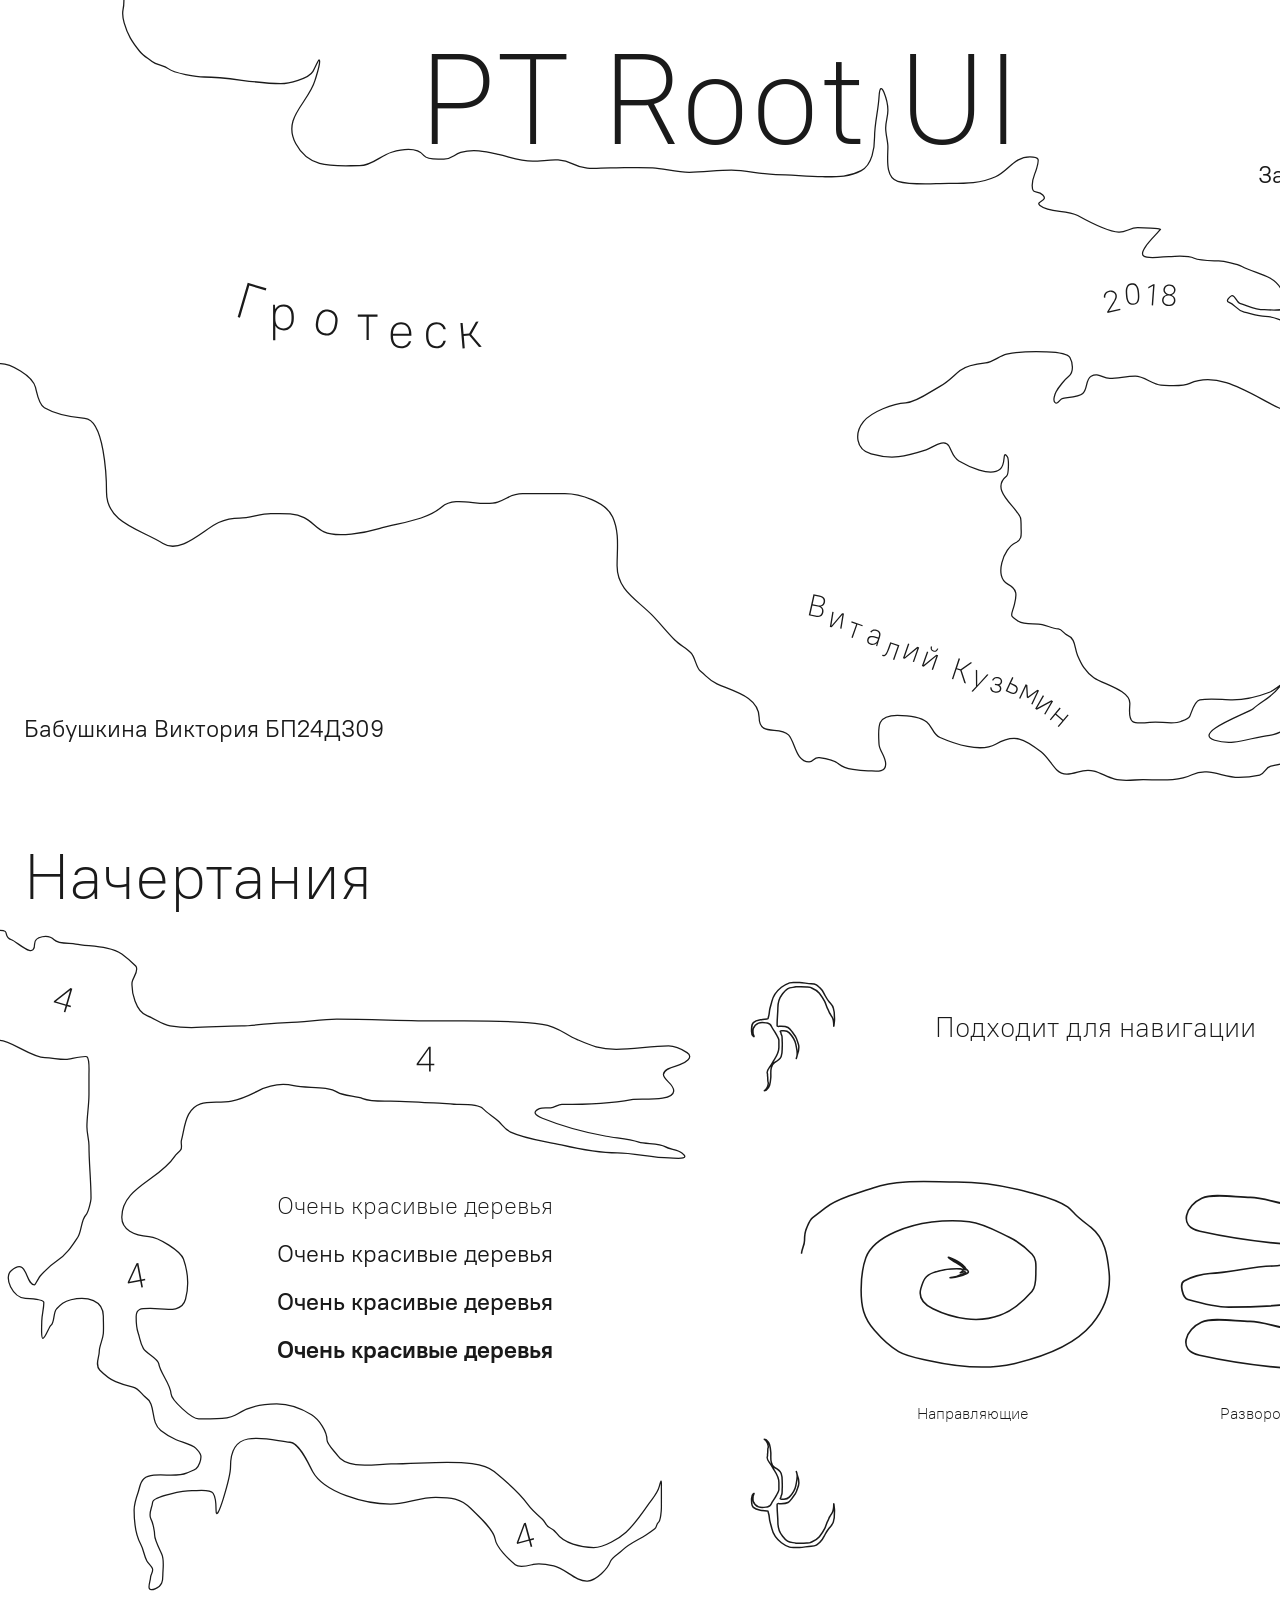
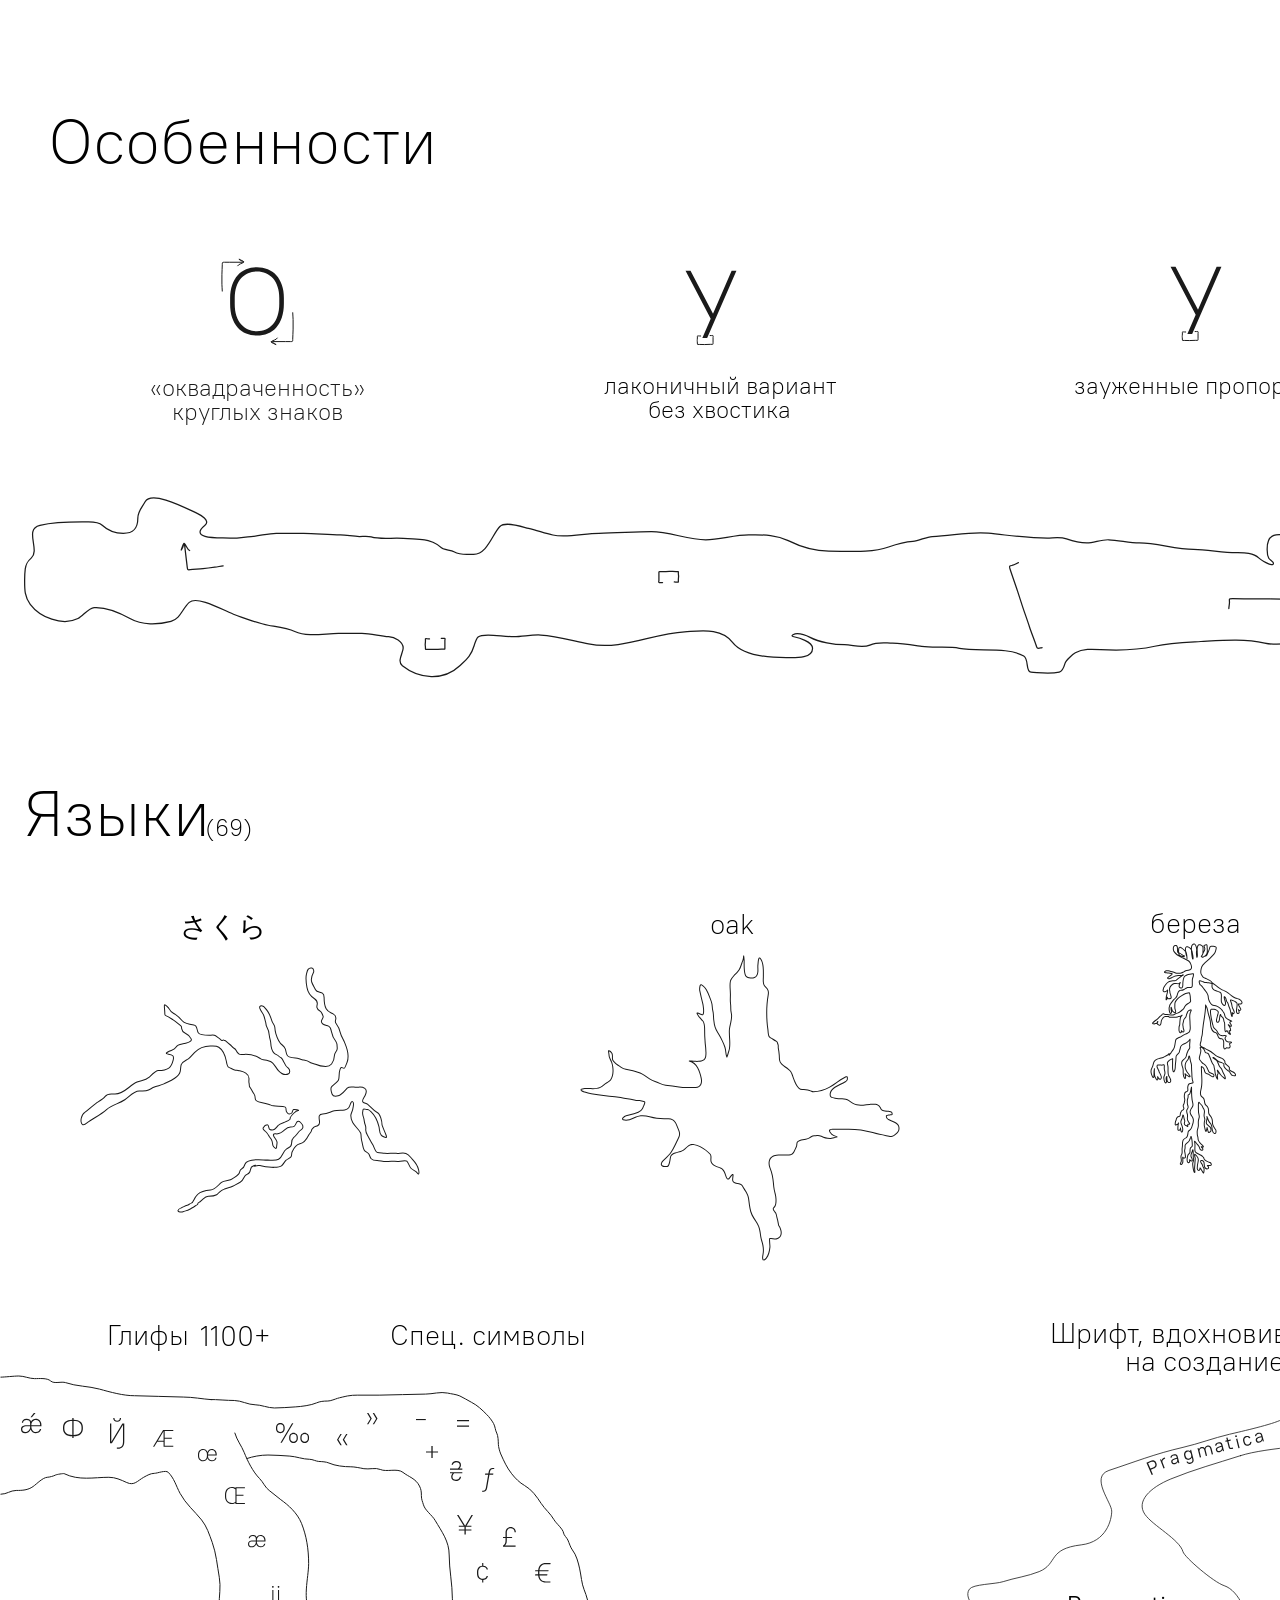
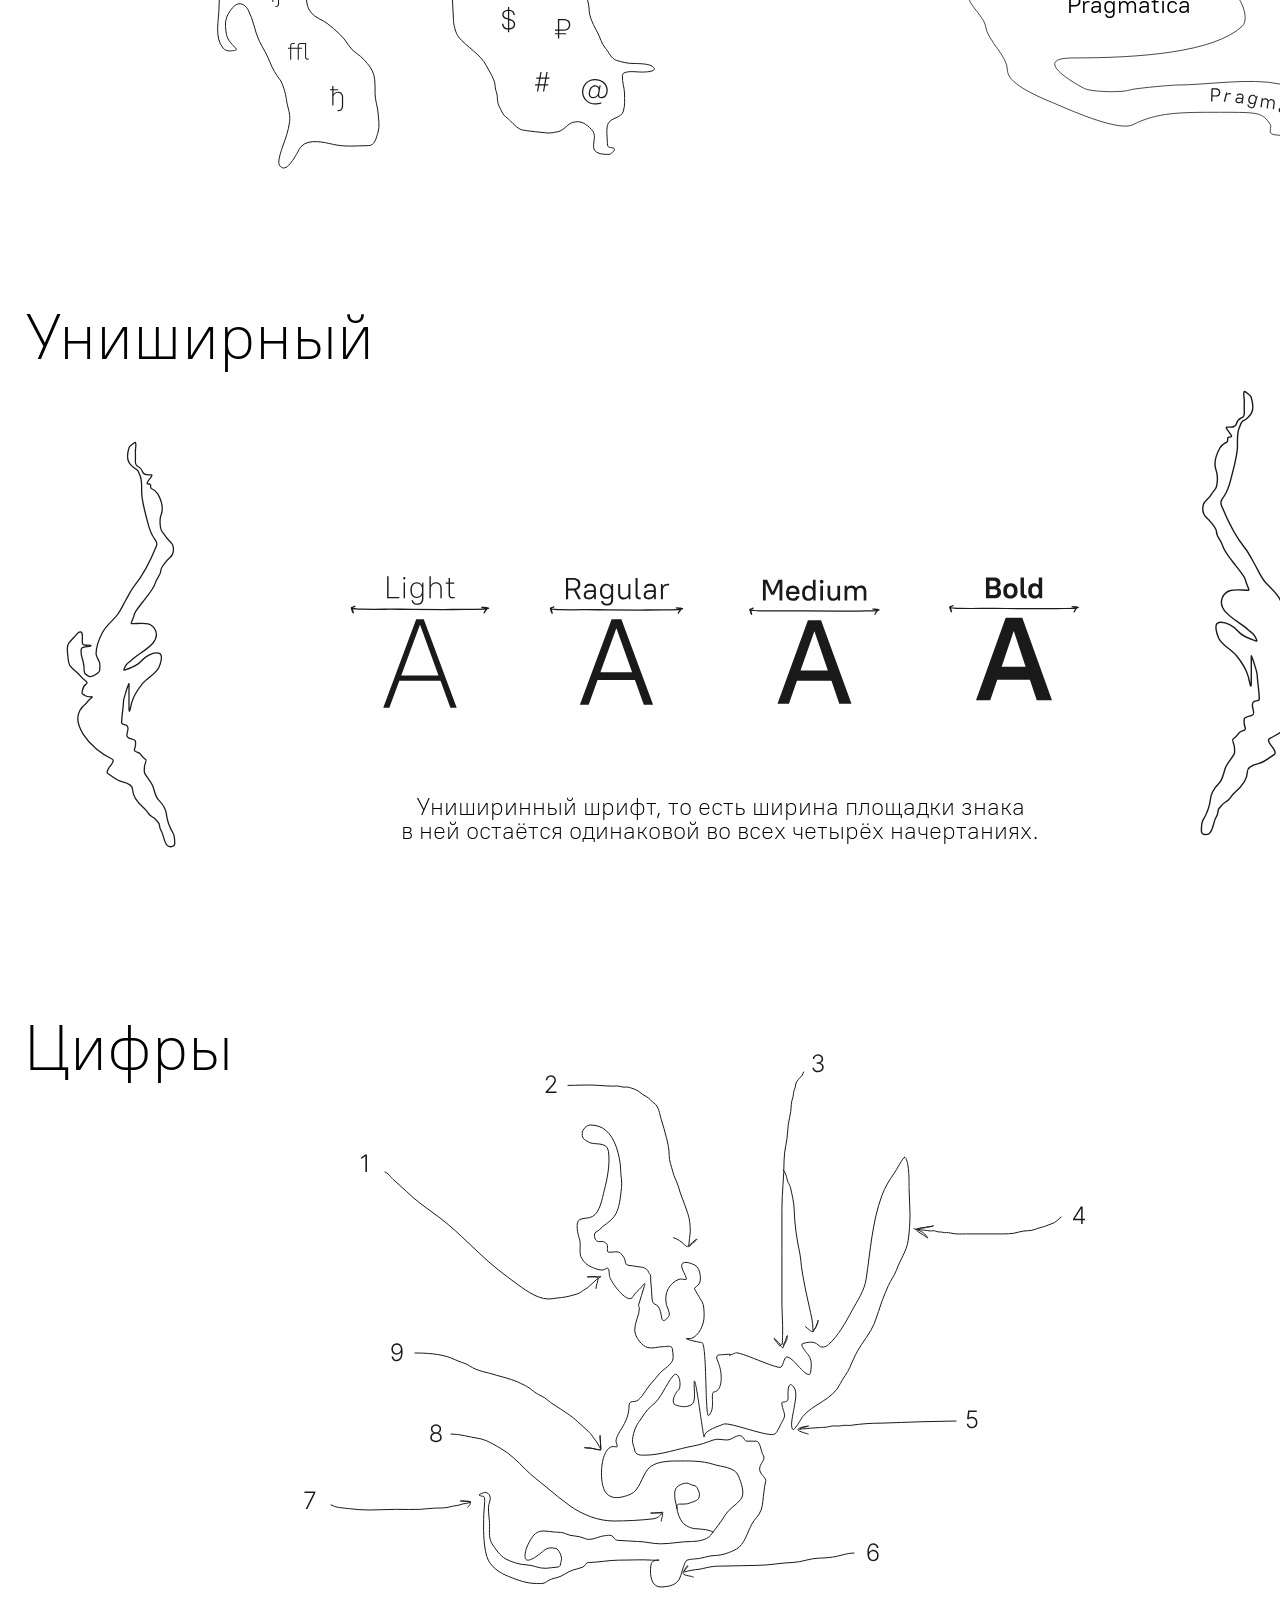
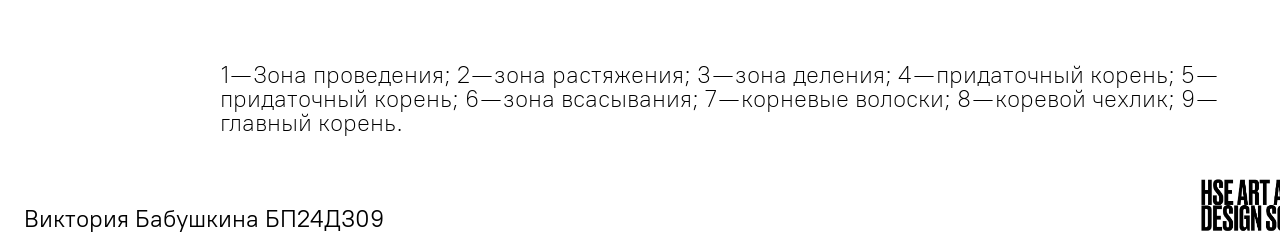
==== commit 92f22583: "com" ====
--- a/index.html
+++ b/index.html
@@ -64,7 +64,7 @@
 </div>
 
 <div class="language">
-    <h2 class="text_language_1">Языки</h2> <p class="text_language_2">69</p>
+    <h2 class="text_language_1">Языки</h2> <p class="text_language_2">(69)</p>
     <div class="jap">
         <h3 class="text_jap">さくら</h3>
         <img class="img_jap" src="./img/sakura.svg" alt="">
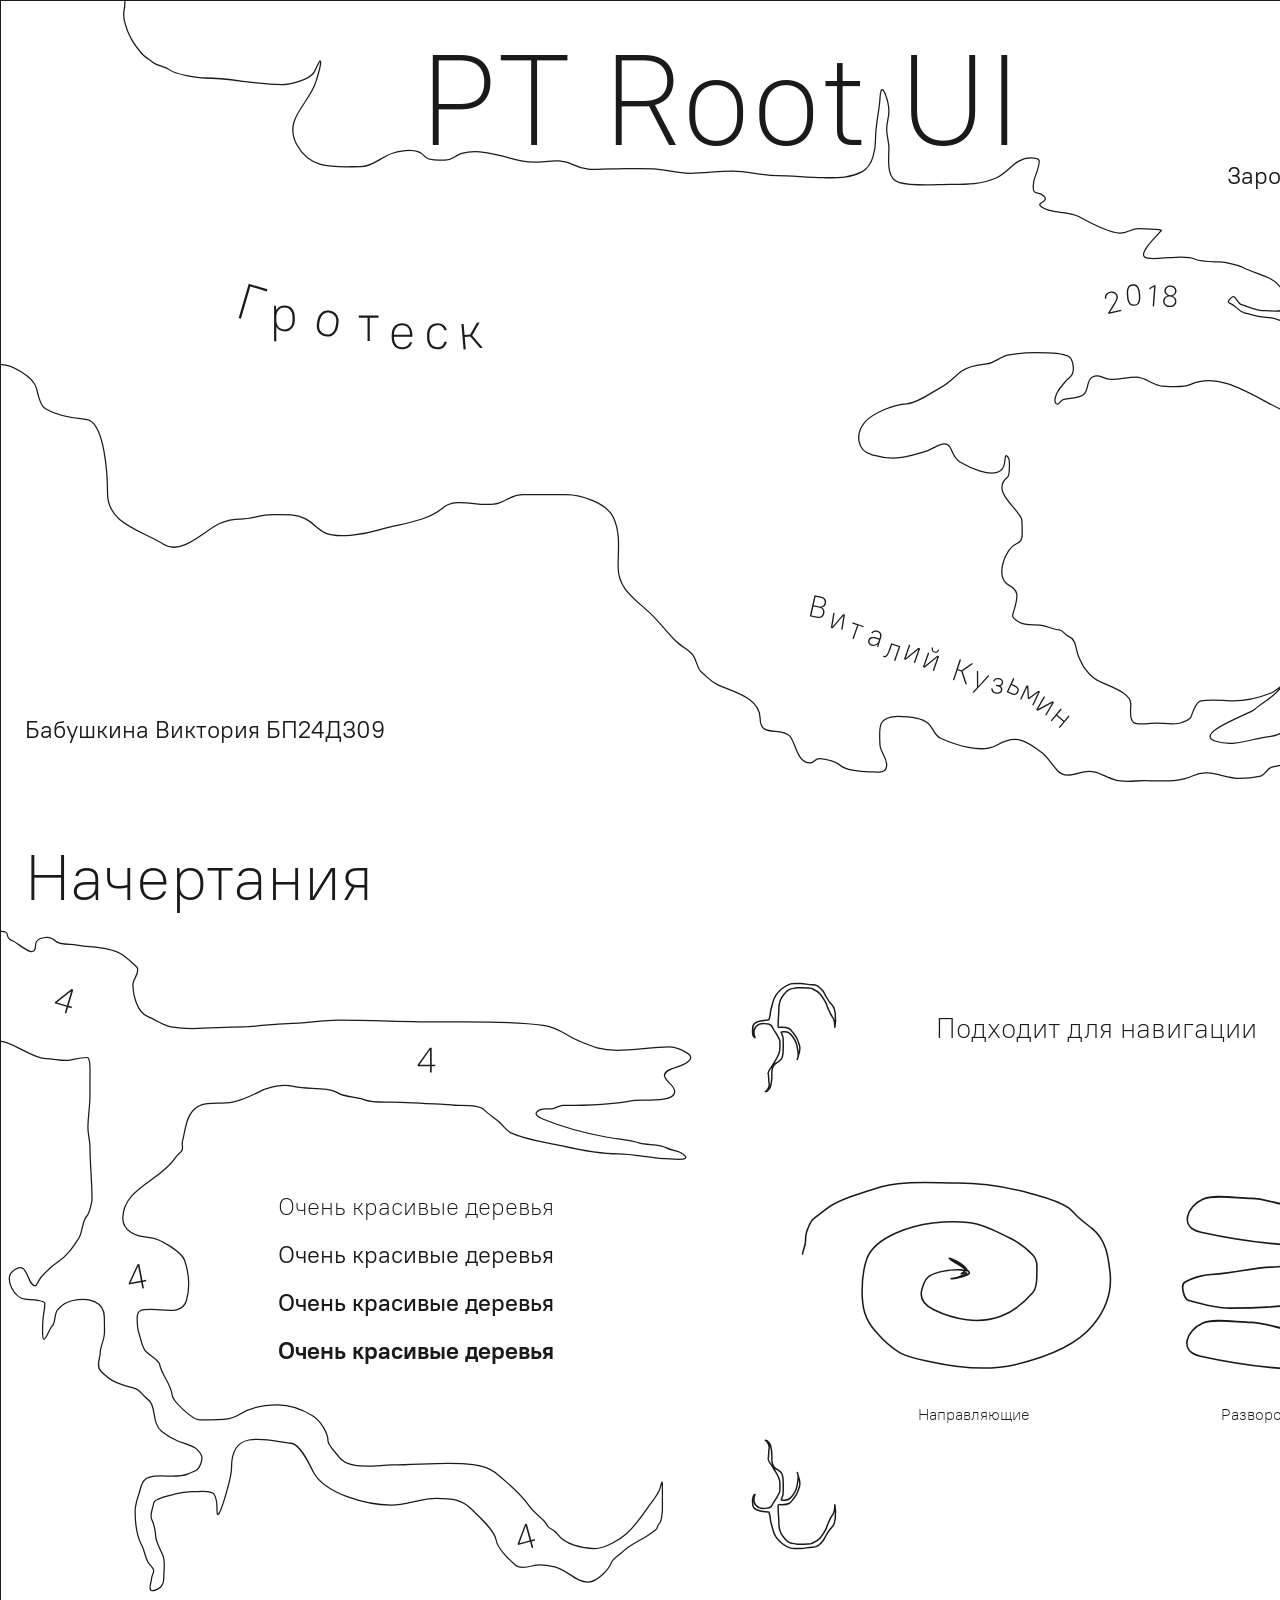
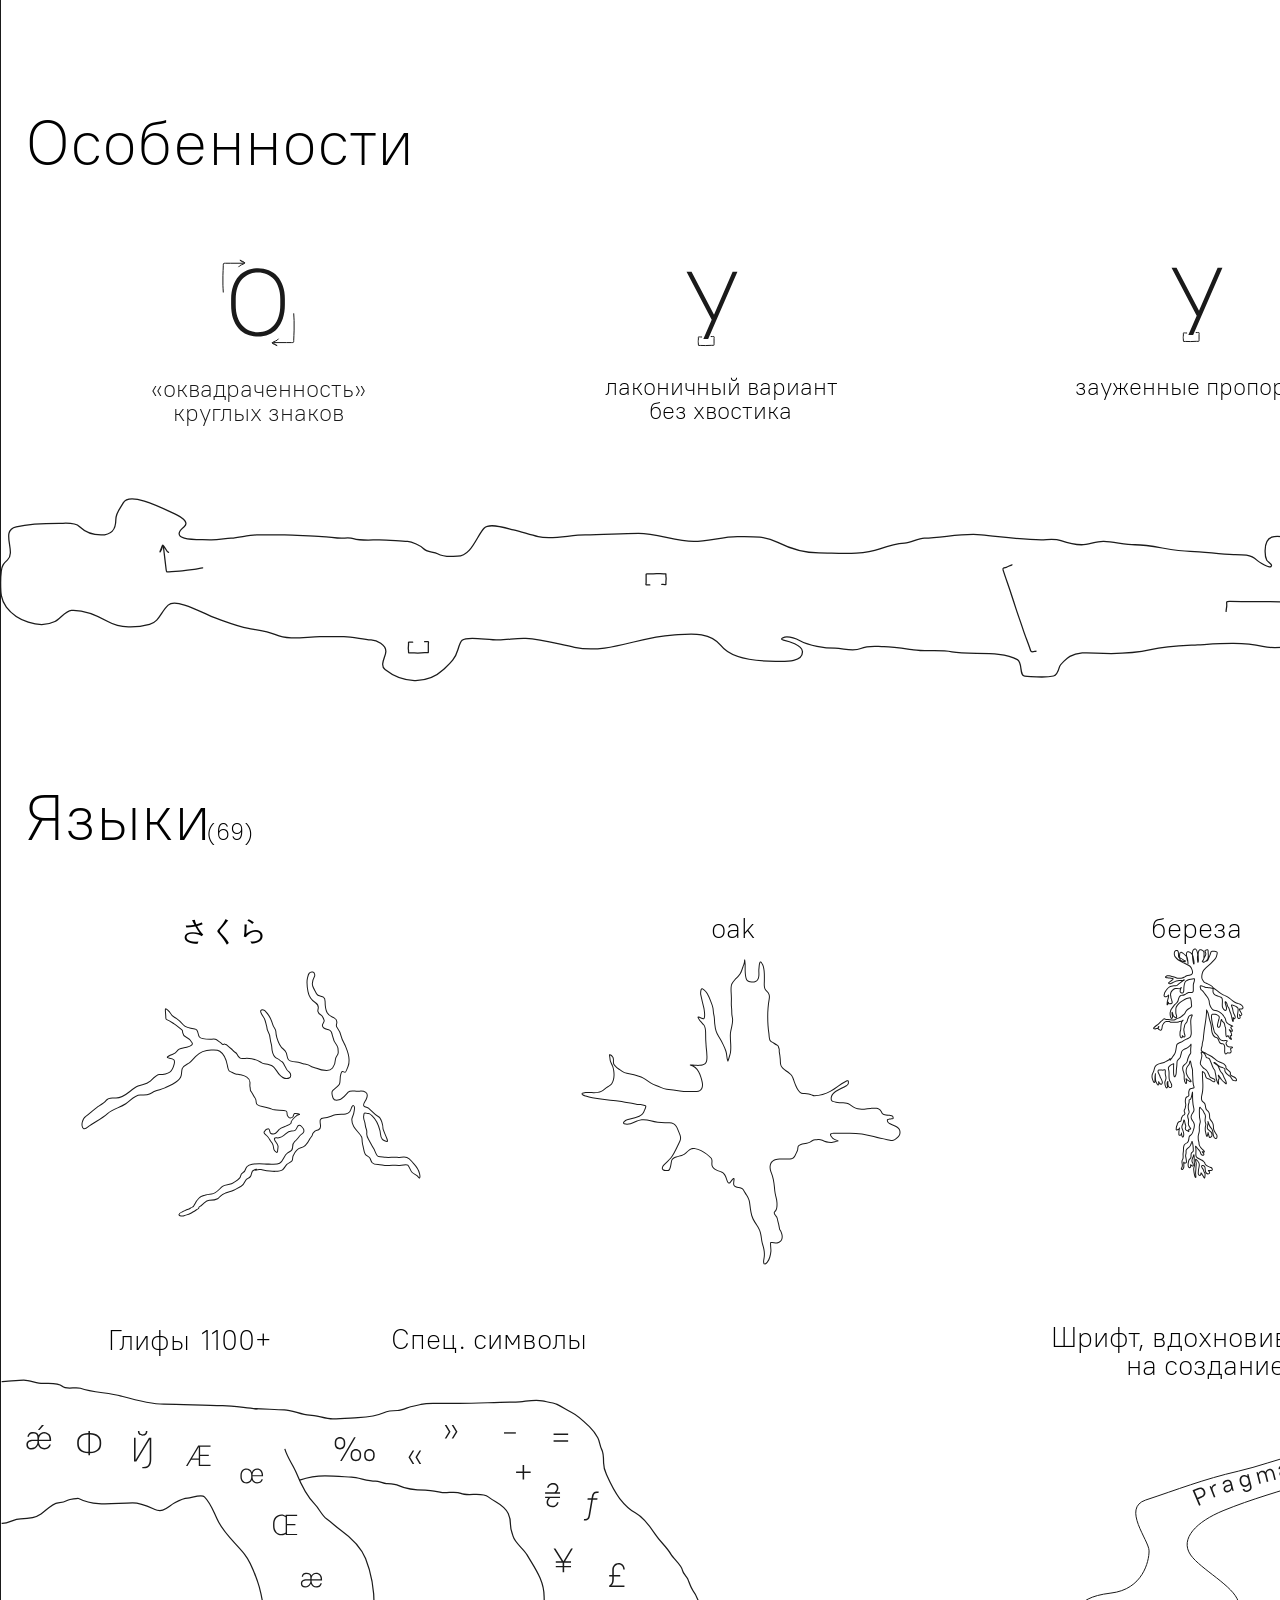
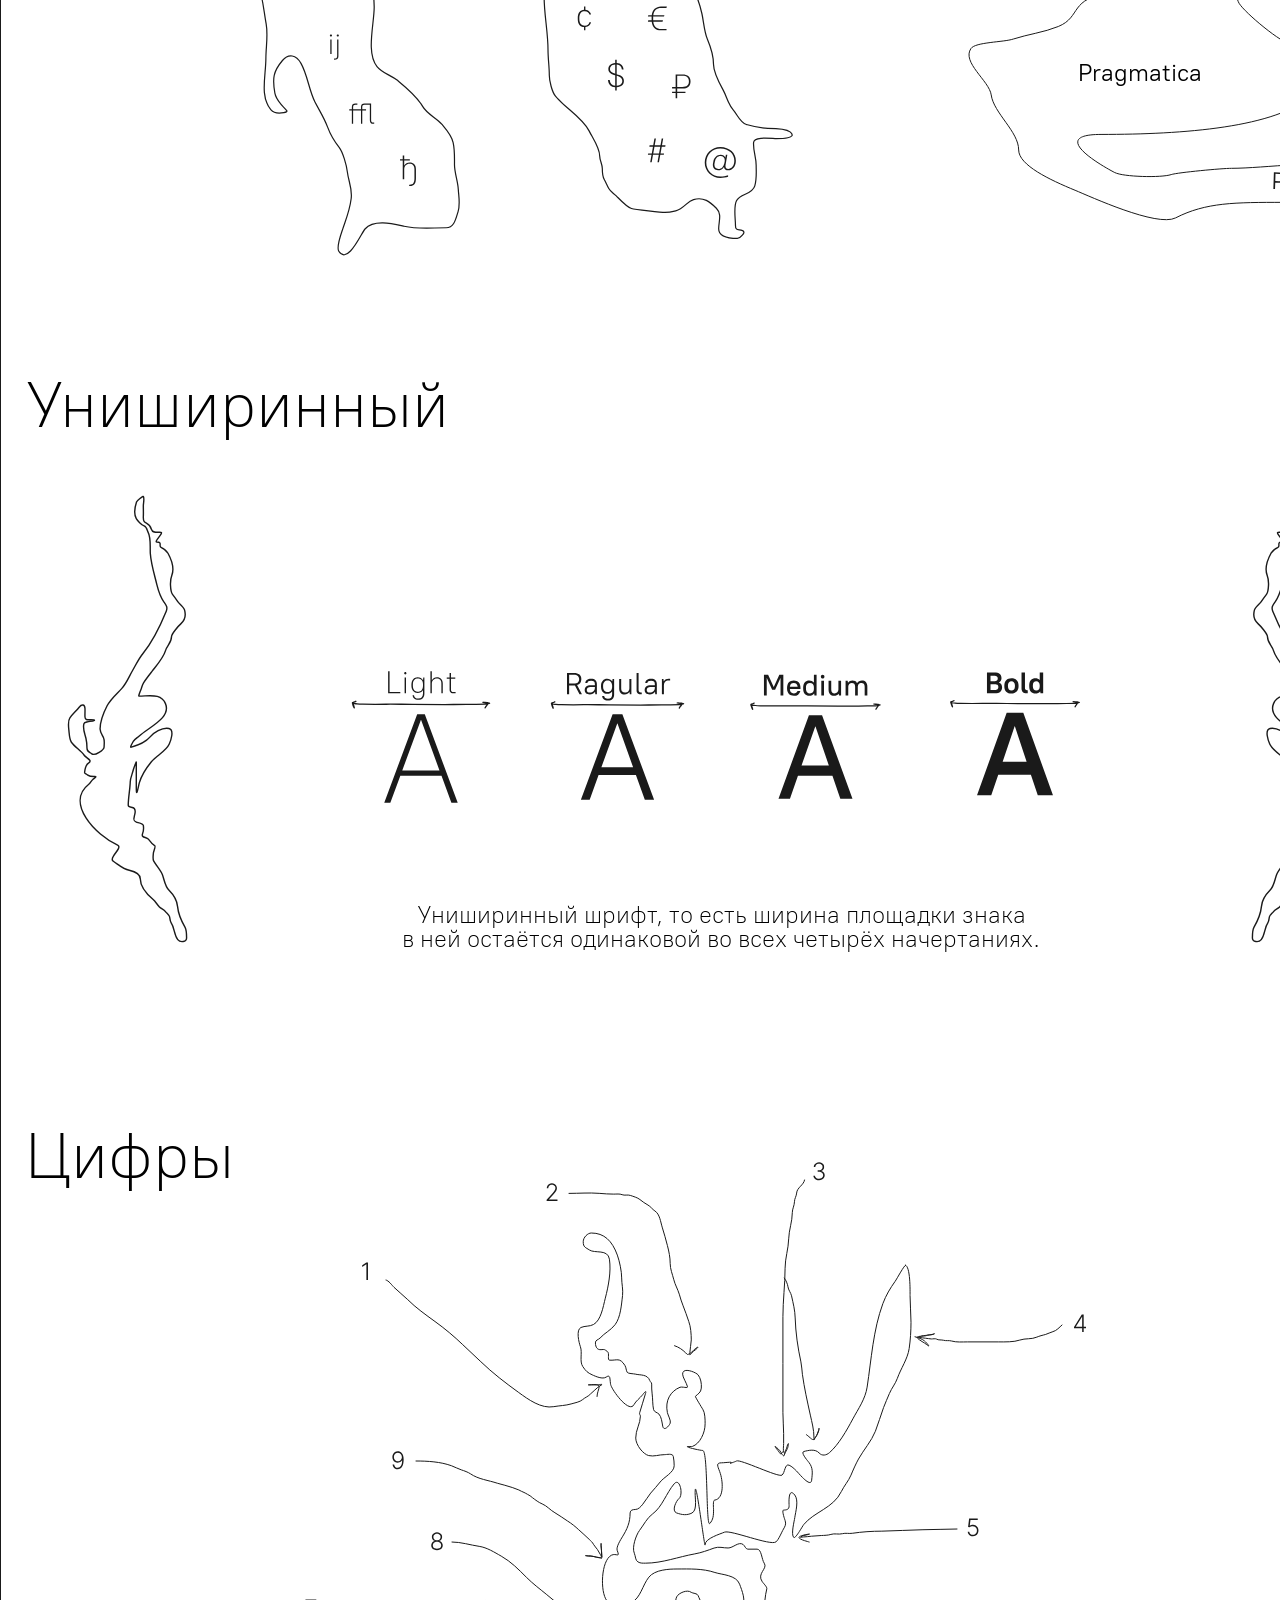
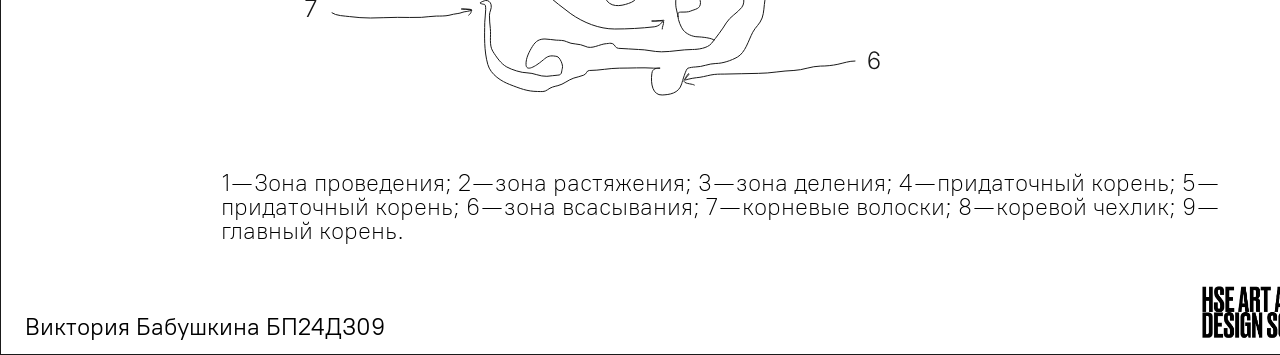
==== commit e593b921: "Update index.html" ====
--- a/index.html
+++ b/index.html
@@ -91,7 +91,7 @@
 </div>
 
 <div class="uni">
-    <h2 class="text_uni">Униширный</h2>
+    <h2 class="text_uni">Униширинный</h2>
     <div class="r_ang">
         <img class="img_r_ang" src="./img/1_ang.svg" alt="картинка">
     </div>
